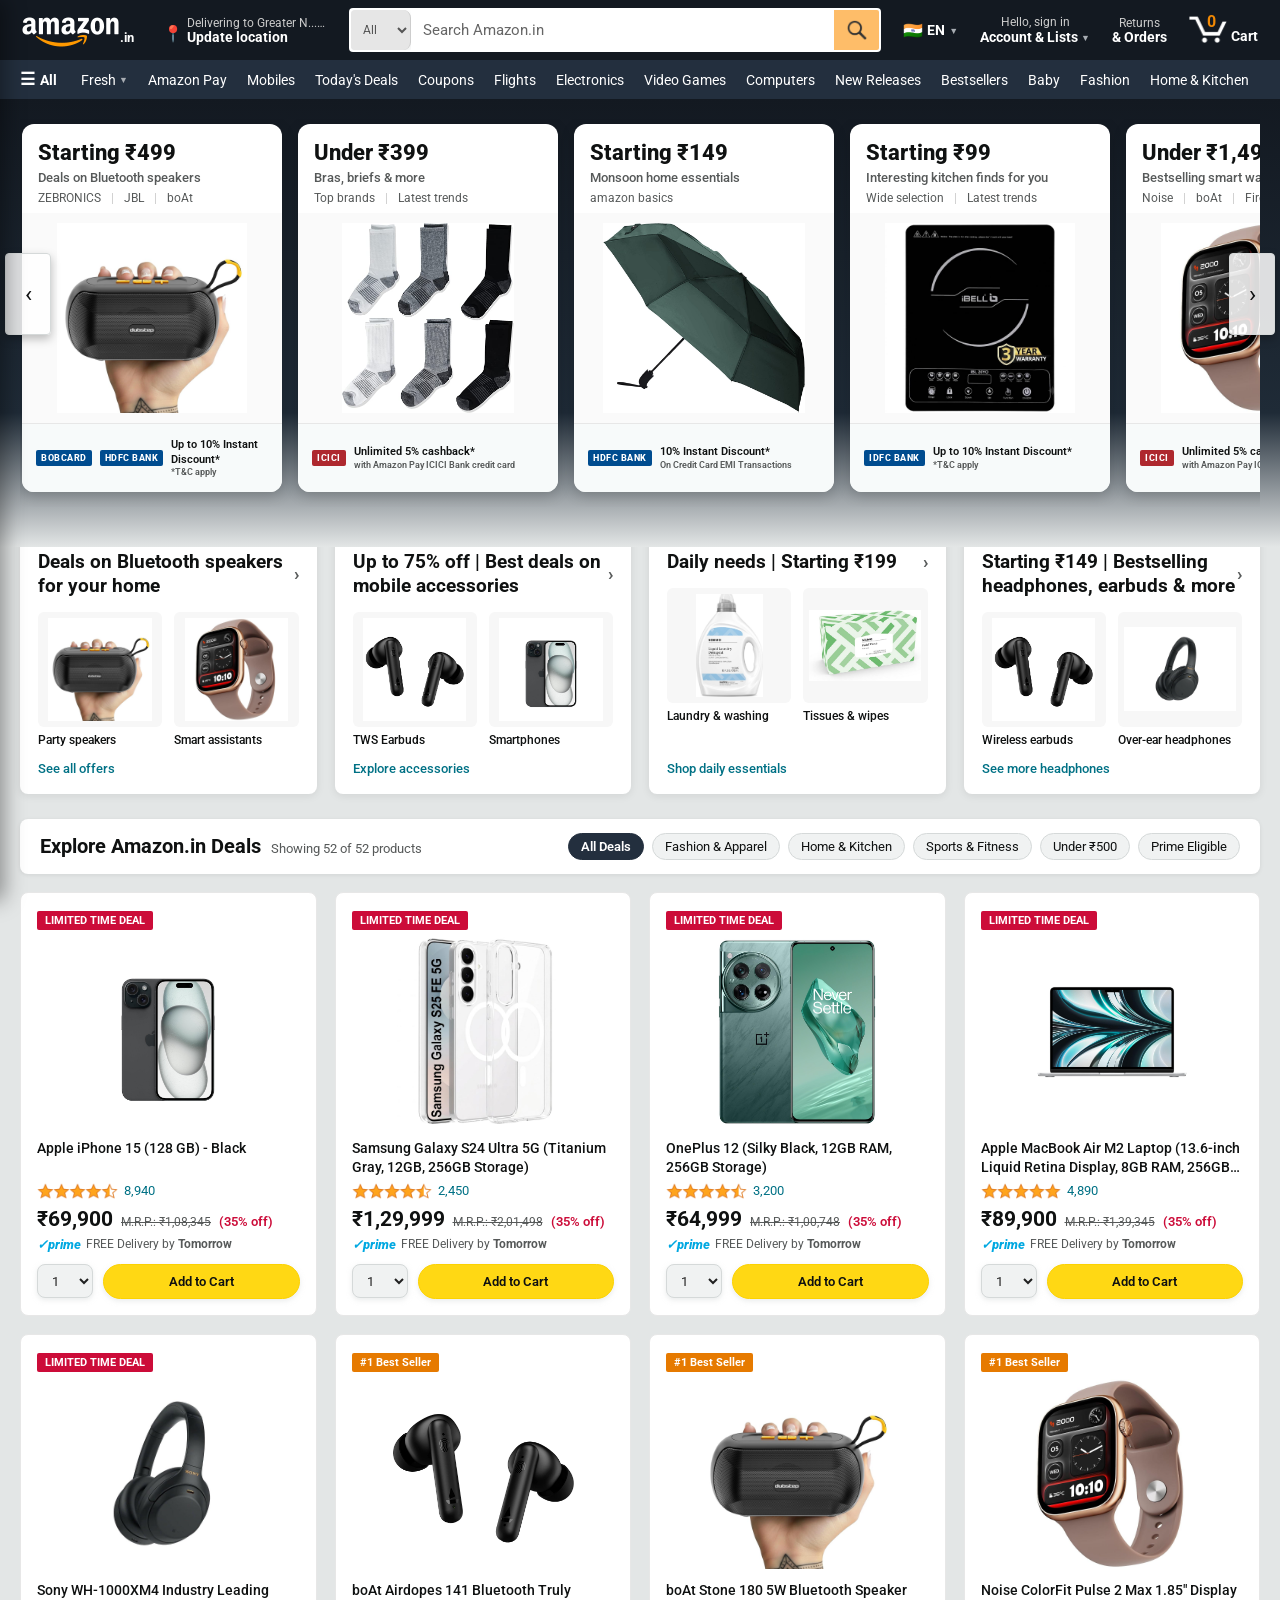
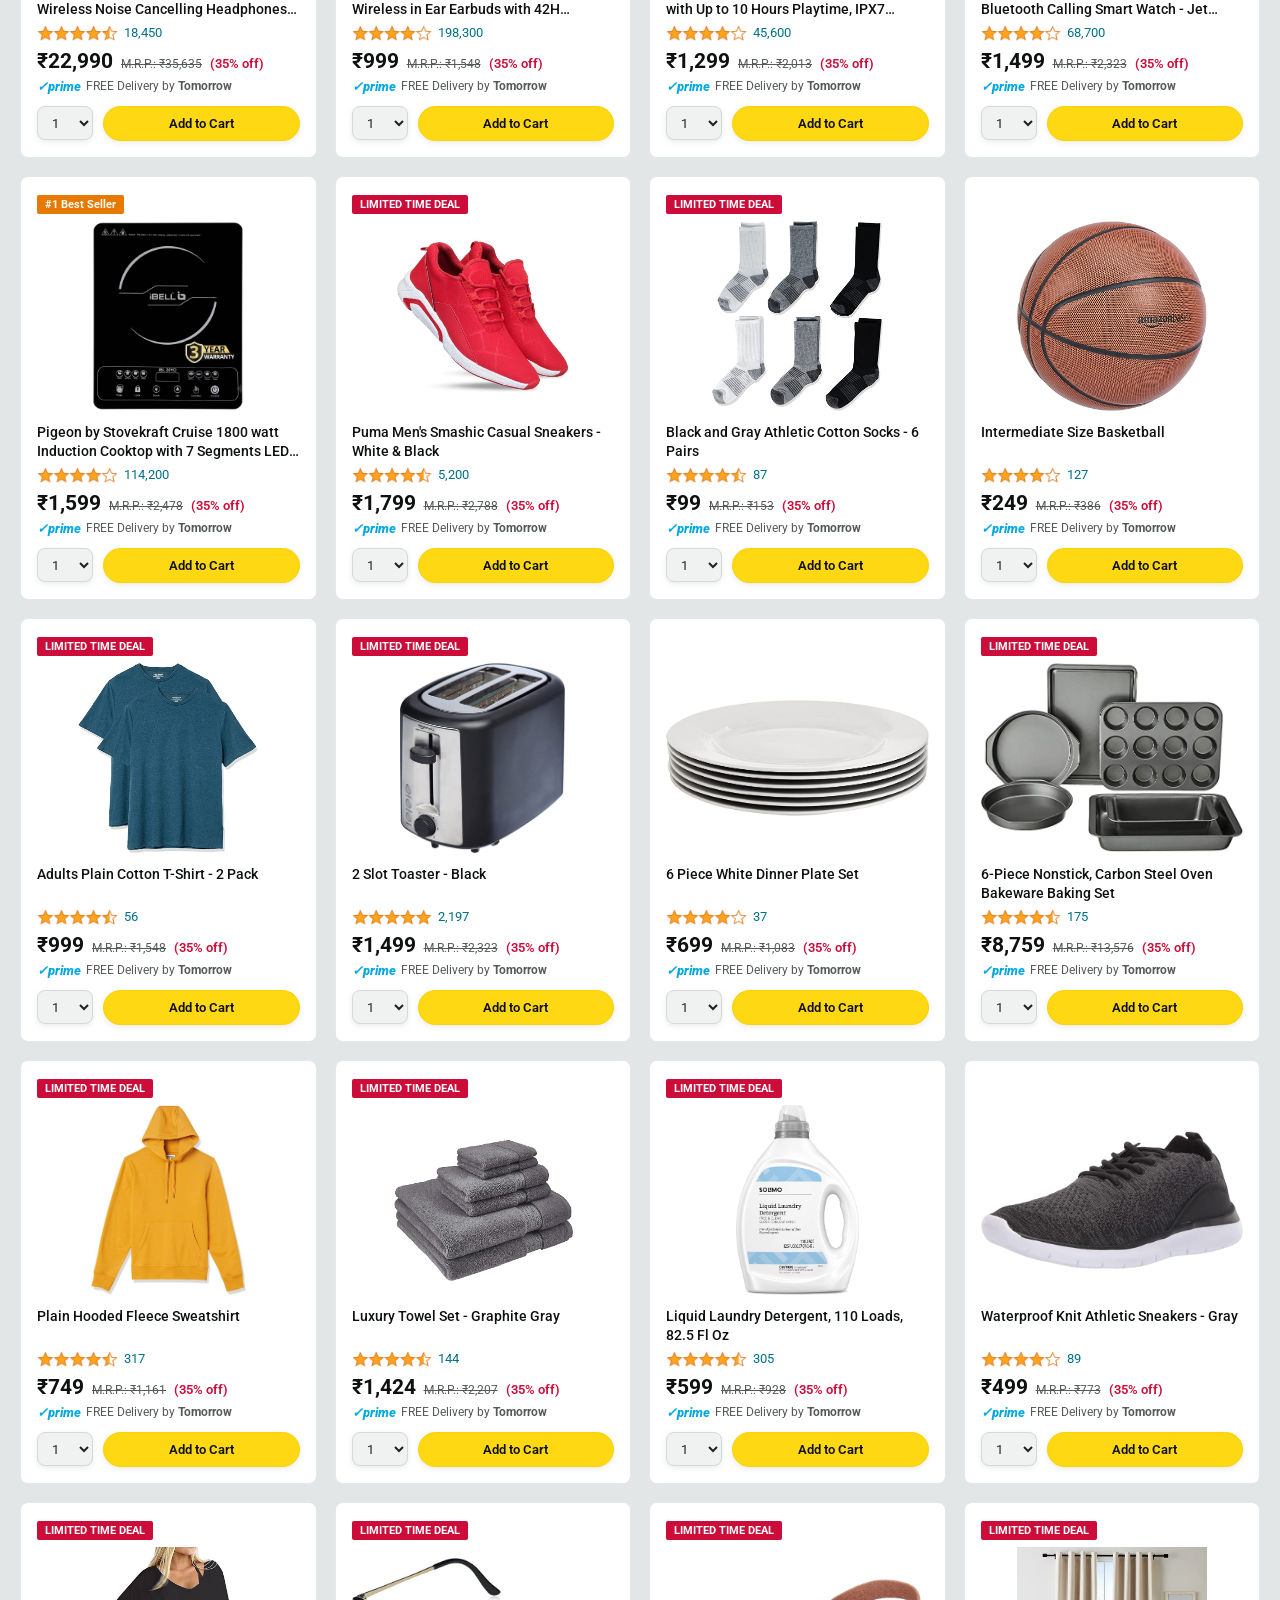
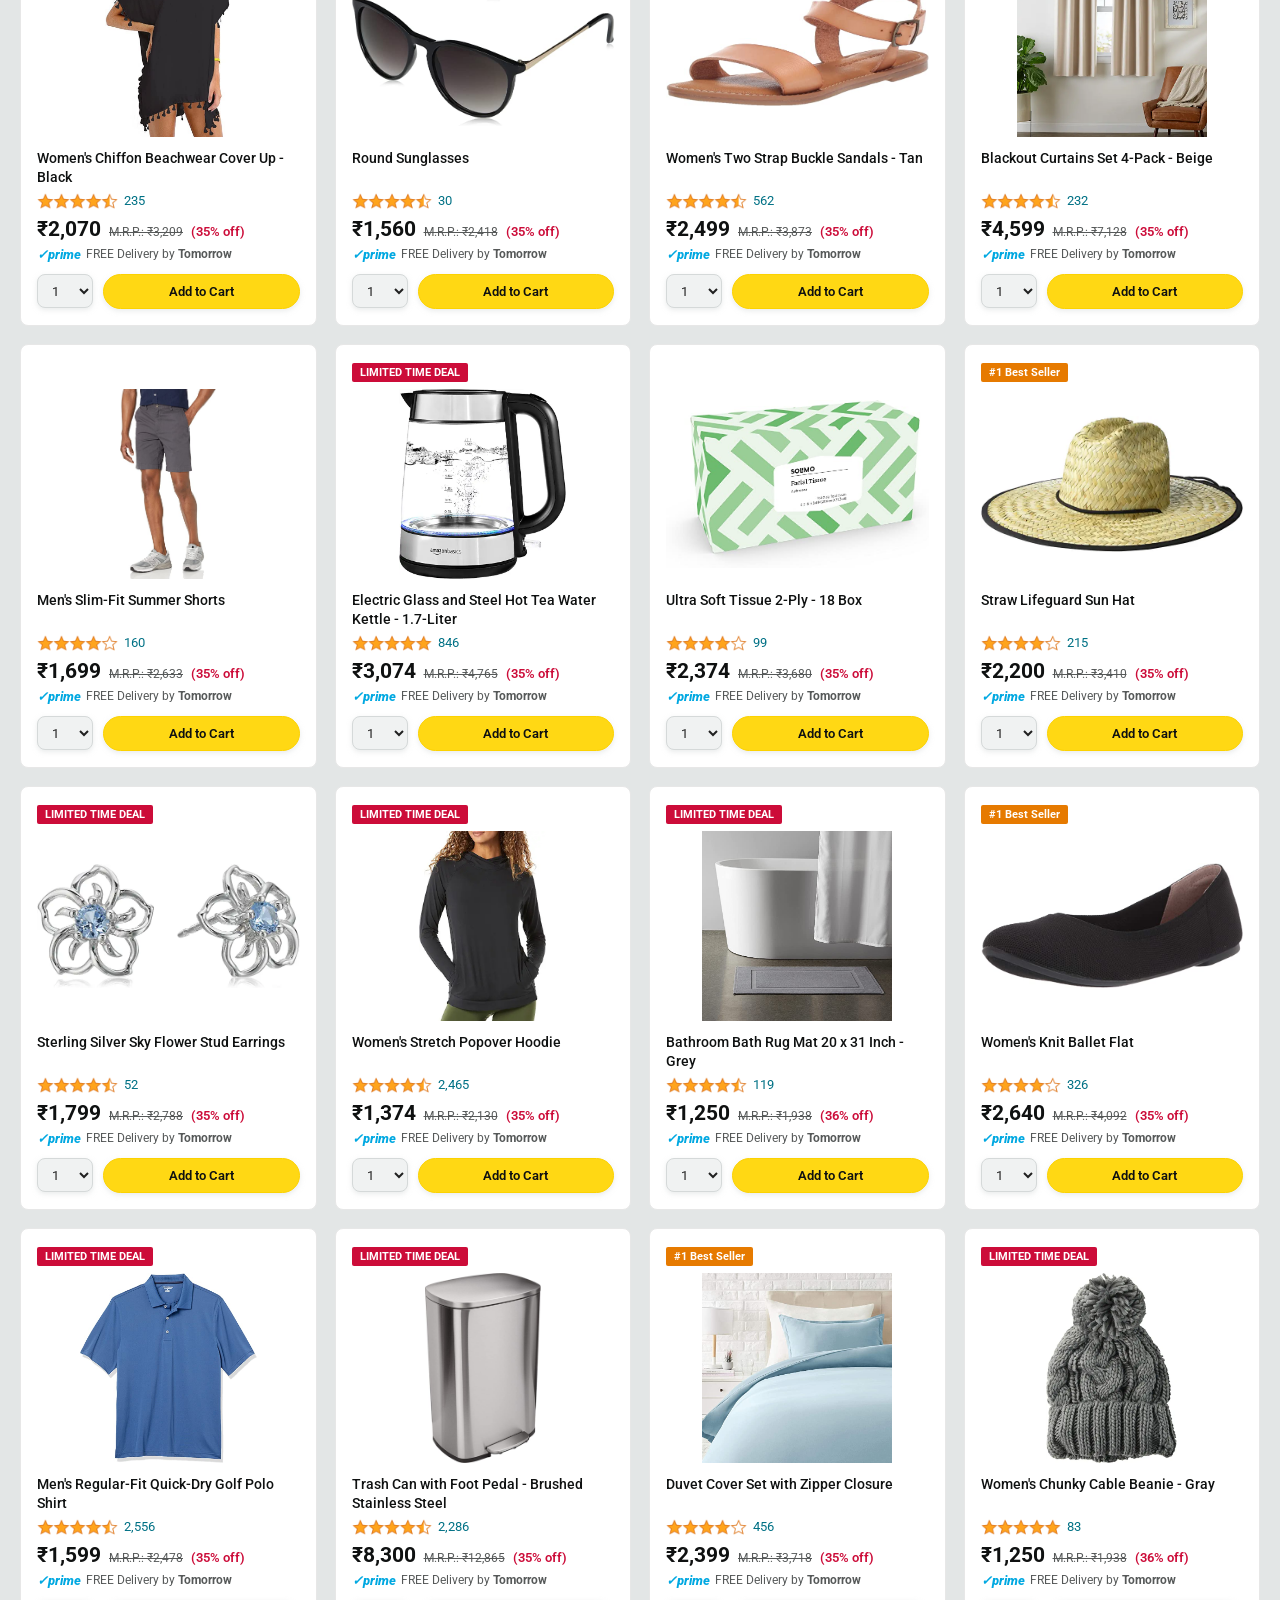
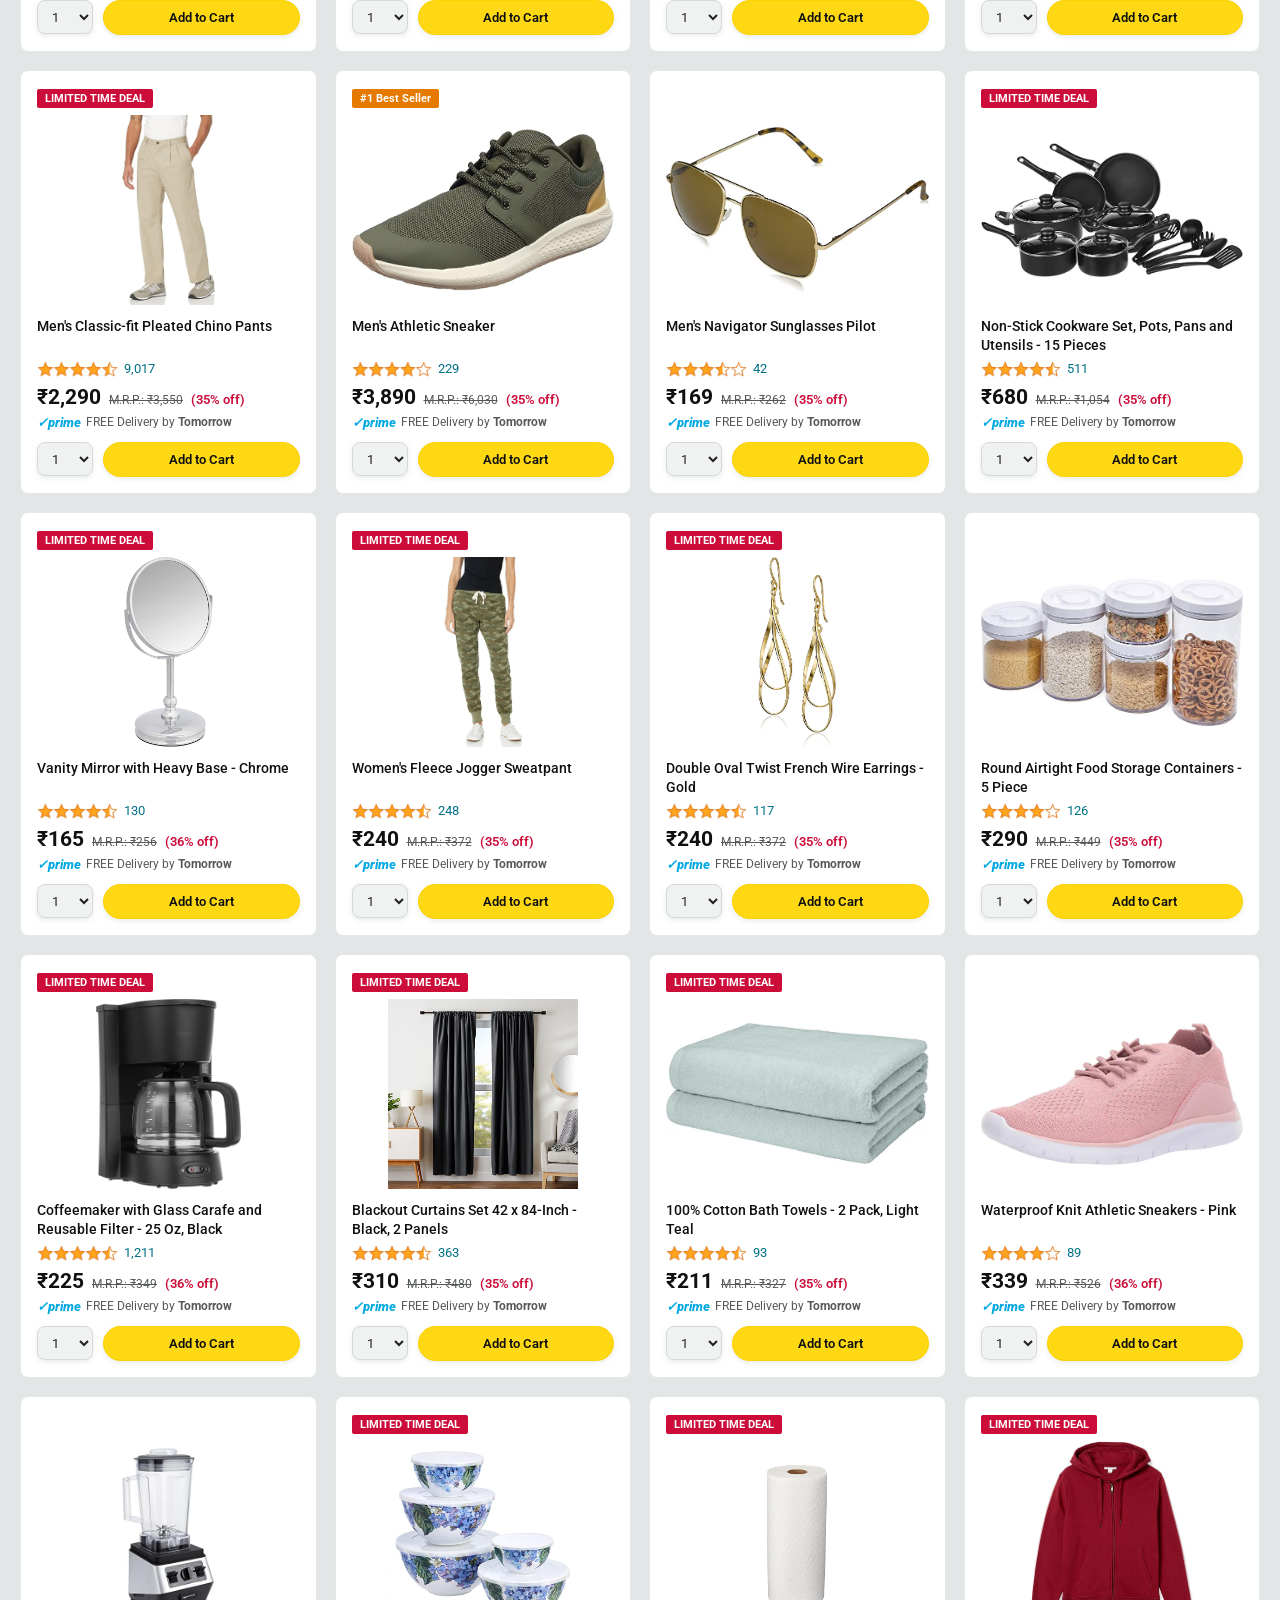
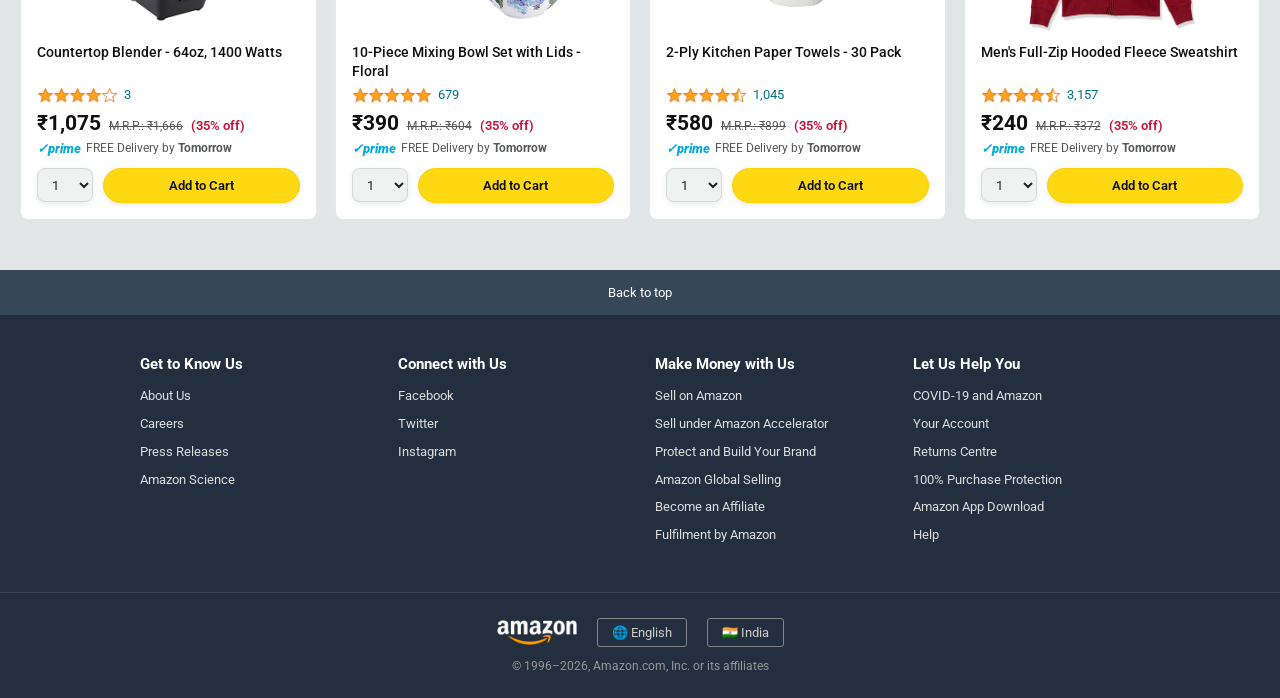
==== index.html @ a364ed22 "fix(deployment): move website files to repository root for Vercel deployment" ====
<!DOCTYPE html>
<html lang="en">
  <head>
    <meta charset="UTF-8">
    <title>Online Shopping site in India: Shop Online for Mobiles, Books, Watches, Shoes and More - Amazon.in</title>
    <meta name="viewport" content="width=device-width, initial-scale=1.0">

    <!-- Google Fonts: Roboto -->
    <link rel="preconnect" href="https://fonts.googleapis.com">
    <link rel="preconnect" href="https://fonts.gstatic.com" crossorigin>
    <link href="https://fonts.googleapis.com/css2?family=Roboto:wght@400;500;700;800&display=swap" rel="stylesheet">

    <!-- CSS stylesheets -->
    <link rel="stylesheet" href="styles/shared/general.css">
    <link rel="stylesheet" href="styles/shared/amazon-header.css">
    <link rel="stylesheet" href="styles/pages/amazon.css">
  </head>
  <body>
    <!-- Top Navigation Belt -->
    <header class="amazon-header">
      <div class="amazon-header-left-section">
        <a href="index.html" class="header-link logo-container" title="Amazon India">
          <img class="amazon-logo" src="images/amazon-logo-white.png" alt="Amazon Logo">
          <span class="amazon-in-suffix">.in</span>
          <img class="amazon-mobile-logo" src="images/amazon-mobile-logo-white.png" alt="Amazon Logo">
        </a>

        <!-- Location Widget -->
        <div class="header-link nav-location js-location-btn" title="Choose your delivery location">
          <span class="nav-location-icon">📍</span>
          <div class="nav-location-text">
            <span class="nav-location-line-1 js-header-location-name">Delivering to Greater N... 201310</span>
            <span class="nav-location-line-2">Update location</span>
          </div>
        </div>
      </div>

      <!-- Search Section -->
      <div class="amazon-header-middle-section">
        <form class="search-bar-form js-search-form" action="search.html" method="GET">
          <select class="search-category-select js-search-category" name="category">
            <option value="all" selected>All</option>
            <option value="electronics">Electronics</option>
            <option value="apparel">Fashion</option>
            <option value="kitchen">Home &amp; Kitchen</option>
            <option value="sports">Sports</option>
            <option value="appliances">Appliances</option>
            <option value="daily">Daily Needs</option>
          </select>

          <input class="search-bar js-search-input" type="text" name="search" placeholder="Search Amazon.in" autocomplete="off">

          <button class="search-button js-search-button" type="submit" aria-label="Search">
            <img class="search-icon" src="images/icons/search-icon.png" alt="Search">
          </button>
        </form>
      </div>

      <!-- Right Nav Links -->
      <div class="amazon-header-right-section">
        <!-- Language Selector -->
        <div class="header-link nav-lang-link js-lang-btn">
          <span class="flag-icon">🇮🇳</span>
          <span class="lang-code">EN</span>
          <span class="nav-arrow">▼</span>

          <div class="lang-dropdown-menu js-lang-dropdown">
            <div class="lang-dropdown-item"><input type="radio" name="lang" checked> English - EN</div>
            <div class="lang-dropdown-item"><input type="radio" name="lang"> हिन्दी - HI</div>
            <div class="lang-dropdown-item"><input type="radio" name="lang"> தமிழ் - TA</div>
            <div class="lang-dropdown-item"><input type="radio" name="lang"> తెలుగు - TE</div>
            <div class="lang-dropdown-item"><input type="radio" name="lang"> ಕನ್ನಡ - KN</div>
          </div>
        </div>

        <!-- Account & Lists -->
        <div class="header-link account-link js-account-link">
          <span class="nav-line-1">Hello, sign in</span>
          <span class="nav-line-2">Account &amp; Lists <span class="nav-arrow">▼</span></span>

          <div class="nav-dropdown-menu js-account-dropdown">
            <div class="account-dropdown-signin">
              <a href="checkout.html"><button class="account-signin-btn">Sign in</button></a>
              <div class="account-new-customer">New customer? <a href="#">Start here.</a></div>
            </div>
            <div class="account-dropdown-grid">
              <div class="account-dropdown-col">
                <h4>Your Lists</h4>
                <ul>
                  <li><a href="#">Create a Wish List</a></li>
                  <li><a href="#">Wish from Any Website</a></li>
                  <li><a href="#">Baby Wishlist</a></li>
                  <li><a href="#">Discover Your Style</a></li>
                </ul>
              </div>
              <div class="account-dropdown-col">
                <h4>Your Account</h4>
                <ul>
                  <li><a href="#">Your Account</a></li>
                  <li><a href="orders.html">Your Orders</a></li>
                  <li><a href="#">Your Wish List</a></li>
                  <li><a href="#">Your Recommendations</a></li>
                  <li><a href="#">Your Prime Membership</a></li>
                  <li><a href="checkout.html">Switch Accounts</a></li>
                </ul>
              </div>
            </div>
          </div>
        </div>

        <!-- Returns & Orders -->
        <a class="header-link orders-link" href="orders.html">
          <span class="nav-line-1">Returns</span>
          <span class="nav-line-2">&amp; Orders</span>
        </a>

        <!-- Cart -->
        <a class="header-link cart-link" href="checkout.html" title="Shopping Cart">
          <div class="cart-icon-wrapper">
            <img class="cart-icon" src="images/icons/cart-icon.png" alt="Cart">
            <div class="cart-quantity js-cart-quantity">0</div>
          </div>
          <div class="cart-text">Cart</div>
        </a>
      </div>
    </header>

    <!-- Sub-navigation Bar -->
    <nav class="amazon-subnav">
      <div class="subnav-link subnav-all-btn js-sidebar-toggle">
        <span class="subnav-all-icon">☰</span>
        <span>All</span>
      </div>
      <a class="subnav-link js-subnav-filter" data-category="all" href="#catalog">Fresh <span class="subnav-dropdown-arrow">▼</span></a>
      <a class="subnav-link js-subnav-filter" data-category="all" href="#catalog">Amazon Pay</a>
      <a class="subnav-link js-subnav-filter" data-category="electronics" href="#catalog">Mobiles</a>
      <a class="subnav-link js-subnav-filter" data-category="deals" href="#catalog">Today's Deals</a>
      <a class="subnav-link js-subnav-filter" data-category="all" href="#catalog">Coupons</a>
      <a class="subnav-link js-subnav-filter" data-category="all" href="#catalog">Flights</a>
      <a class="subnav-link js-subnav-filter" data-category="electronics" href="#catalog">Electronics</a>
      <a class="subnav-link js-subnav-filter" data-category="sports" href="#catalog">Video Games</a>
      <a class="subnav-link js-subnav-filter" data-category="electronics" href="#catalog">Computers</a>
      <a class="subnav-link js-subnav-filter" data-category="all" href="#catalog">New Releases</a>
      <a class="subnav-link js-subnav-filter" data-category="bestseller" href="#catalog">Bestsellers</a>
      <a class="subnav-link js-subnav-filter" data-category="all" href="#catalog">Baby</a>
      <a class="subnav-link js-subnav-filter" data-category="apparel" href="#catalog">Fashion</a>
      <a class="subnav-link js-subnav-filter" data-category="kitchen" href="#catalog">Home &amp; Kitchen</a>
    </nav>

    <!-- Main Content -->
    <main class="main">
      <!-- HERO DEALS SECTION (Matching amazon.in screenshot) -->
      <section class="hero-deals-section">
        <div class="deals-carousel-wrapper">
          <div class="carousel-scroll-btn prev-btn js-carousel-prev" aria-label="Previous Deal">‹</div>
          <div class="carousel-scroll-btn next-btn js-carousel-next" aria-label="Next Deal">›</div>

          <div class="deals-carousel js-deals-carousel">
            <!-- Deal Card 1: Bluetooth speakers -->
            <div class="deal-card js-deal-card-filter" data-category="electronics" data-keyword="speaker">
              <div class="deal-card-header">
                <div class="deal-card-title">Starting ₹499</div>
                <div class="deal-card-subtitle">Deals on Bluetooth speakers</div>
                <div class="deal-card-tags">
                  <span>ZEBRONICS</span>
                  <span>JBL</span>
                  <span>boAt</span>
                </div>
              </div>
              <div class="deal-card-image-wrap">
                <img class="deal-card-image" src="images/products/bluetooth-speaker.jpg" alt="Bluetooth speakers">
              </div>
              <div class="deal-card-bank-banner">
                <span class="bank-logo-badge">BOBCARD</span>
                <span class="bank-logo-badge">HDFC BANK</span>
                <div class="bank-banner-text">
                  Up to 10% Instant Discount*
                  <div class="bank-banner-sub">*T&amp;C apply</div>
                </div>
              </div>
            </div>

            <!-- Deal Card 2: Bras, briefs & more -->
            <div class="deal-card js-deal-card-filter" data-category="apparel" data-keyword="clothing">
              <div class="deal-card-header">
                <div class="deal-card-title">Under ₹399</div>
                <div class="deal-card-subtitle">Bras, briefs &amp; more</div>
                <div class="deal-card-tags">
                  <span>Top brands</span>
                  <span>Latest trends</span>
                </div>
              </div>
              <div class="deal-card-image-wrap">
                <img class="deal-card-image" src="images/products/athletic-cotton-socks-6-pairs.jpg" alt="Apparel Essentials">
              </div>
              <div class="deal-card-bank-banner">
                <span class="bank-logo-badge icici">ICICI</span>
                <div class="bank-banner-text">
                  Unlimited 5% cashback*
                  <div class="bank-banner-sub">with Amazon Pay ICICI Bank credit card</div>
                </div>
              </div>
            </div>

            <!-- Deal Card 3: Monsoon home essentials -->
            <div class="deal-card js-deal-card-filter" data-category="kitchen" data-keyword="home">
              <div class="deal-card-header">
                <div class="deal-card-title">Starting ₹149</div>
                <div class="deal-card-subtitle">Monsoon home essentials</div>
                <div class="deal-card-tags">
                  <span>amazon basics</span>
                </div>
              </div>
              <div class="deal-card-image-wrap">
                <img class="deal-card-image" src="images/products/umbrella.jpg" alt="Home Essentials">
              </div>
              <div class="deal-card-bank-banner">
                <span class="bank-logo-badge">HDFC BANK</span>
                <div class="bank-banner-text">
                  10% Instant Discount*
                  <div class="bank-banner-sub">On Credit Card EMI Transactions</div>
                </div>
              </div>
            </div>

            <!-- Deal Card 4: Kitchen finds -->
            <div class="deal-card js-deal-card-filter" data-category="kitchen" data-keyword="induction">
              <div class="deal-card-header">
                <div class="deal-card-title">Starting ₹99</div>
                <div class="deal-card-subtitle">Interesting kitchen finds for you</div>
                <div class="deal-card-tags">
                  <span>Wide selection</span>
                  <span>Latest trends</span>
                </div>
              </div>
              <div class="deal-card-image-wrap">
                <img class="deal-card-image" src="images/products/induction-cooktop.jpg" alt="Kitchen Finds">
              </div>
              <div class="deal-card-bank-banner">
                <span class="bank-logo-badge">IDFC BANK</span>
                <div class="bank-banner-text">
                  Up to 10% Instant Discount*
                  <div class="bank-banner-sub">*T&amp;C apply</div>
                </div>
              </div>
            </div>

            <!-- Deal Card 5: Bestselling smart watches -->
            <div class="deal-card js-deal-card-filter" data-category="electronics" data-keyword="smartwatch">
              <div class="deal-card-header">
                <div class="deal-card-title">Under ₹1,499</div>
                <div class="deal-card-subtitle">Bestselling smart watches</div>
                <div class="deal-card-tags">
                  <span>Noise</span>
                  <span>boAt</span>
                  <span>Fire-Boltt</span>
                </div>
              </div>
              <div class="deal-card-image-wrap">
                <img class="deal-card-image" src="images/products/smart-watch.jpg" alt="Bestselling Smartwatches">
              </div>
              <div class="deal-card-bank-banner">
                <span class="bank-logo-badge icici">ICICI</span>
                <div class="bank-banner-text">
                  Unlimited 5% cashback*
                  <div class="bank-banner-sub">with Amazon Pay ICICI Bank credit card</div>
                </div>
              </div>
            </div>

            <!-- Deal Card 6: Top Trends -->
            <div class="deal-card js-deal-card-filter" data-category="apparel" data-keyword="sweaters">
              <div class="deal-card-header">
                <div class="deal-card-title">Under ₹799</div>
                <div class="deal-card-subtitle">Trending hoodies &amp; sportswear</div>
                <div class="deal-card-tags">
                  <span>Premium fit</span>
                  <span>Fast delivery</span>
                </div>
              </div>
              <div class="deal-card-image-wrap">
                <img class="deal-card-image" src="images/products/plain-hooded-fleece-sweatshirt-yellow.jpg" alt="Fleece Hoodies">
              </div>
              <div class="deal-card-bank-banner">
                <span class="bank-logo-badge basics">BASICS</span>
                <div class="bank-banner-text">
                  Great Indian Festival Deals
                  <div class="bank-banner-sub">Flat ₹100 cashback on ₹999+</div>
                </div>
              </div>
            </div>
          </div>
        </div>
      </section>

      <!-- MULTI-ITEM 4-COLUMN FEATURE SECTION (From screenshot) -->
      <section class="feature-section">
        <div class="feature-cards-grid">
          <!-- Box 1 -->
          <div class="feature-box">
            <div class="feature-box-title">
              <span>Deals on Bluetooth speakers for your home</span>
              <span class="arrow">›</span>
            </div>
            <div class="feature-box-items-2col">
              <div class="feature-mini-item js-feature-click" data-category="electronics" data-keyword="speaker">
                <div class="feature-mini-img-wrap">
                  <img class="feature-mini-img" src="images/products/bluetooth-speaker.jpg" alt="Party speakers">
                </div>
                <div class="feature-mini-label">Party speakers</div>
              </div>
              <div class="feature-mini-item js-feature-click" data-category="electronics" data-keyword="speaker">
                <div class="feature-mini-img-wrap">
                  <img class="feature-mini-img" src="images/products/smart-watch.jpg" alt="Smart assistants">
                </div>
                <div class="feature-mini-label">Smart assistants</div>
              </div>
            </div>
            <a href="search.html?search=speaker" class="feature-box-link">See all offers</a>
          </div>

          <!-- Box 2 -->
          <div class="feature-box">
            <div class="feature-box-title">
              <span>Up to 75% off | Best deals on mobile accessories</span>
              <span class="arrow">›</span>
            </div>
            <div class="feature-box-items-2col">
              <div class="feature-mini-item js-feature-click" data-category="electronics" data-keyword="earbuds">
                <div class="feature-mini-img-wrap">
                  <img class="feature-mini-img" src="images/products/boat-airdopes-141.jpg" alt="TWS Earbuds">
                </div>
                <div class="feature-mini-label">TWS Earbuds</div>
              </div>
              <div class="feature-mini-item js-feature-click" data-category="electronics" data-keyword="iphone">
                <div class="feature-mini-img-wrap">
                  <img class="feature-mini-img" src="images/products/iphone-15-black.jpg" alt="Smartphones">
                </div>
                <div class="feature-mini-label">Smartphones</div>
              </div>
            </div>
            <a href="search.html?search=mobile" class="feature-box-link">Explore accessories</a>
          </div>

          <!-- Box 3 -->
          <div class="feature-box">
            <div class="feature-box-title">
              <span>Daily needs | Starting ₹199</span>
              <span class="arrow">›</span>
            </div>
            <div class="feature-box-items-2col">
              <div class="feature-mini-item js-feature-click" data-category="daily" data-keyword="cleaning">
                <div class="feature-mini-img-wrap">
                  <img class="feature-mini-img" src="images/products/liquid-laundry-detergent-plain.jpg" alt="Laundry Detergent">
                </div>
                <div class="feature-mini-label">Laundry &amp; washing</div>
              </div>
              <div class="feature-mini-item js-feature-click" data-category="daily" data-keyword="kitchen">
                <div class="feature-mini-img-wrap">
                  <img class="feature-mini-img" src="images/products/facial-tissue-2-ply-18-boxes.jpg" alt="Paper tissues">
                </div>
                <div class="feature-mini-label">Tissues &amp; wipes</div>
              </div>
            </div>
            <a href="search.html?category=daily" class="feature-box-link">Shop daily essentials</a>
          </div>

          <!-- Box 4 -->
          <div class="feature-box">
            <div class="feature-box-title">
              <span>Starting ₹149 | Bestselling headphones, earbuds &amp; more</span>
              <span class="arrow">›</span>
            </div>
            <div class="feature-box-items-2col">
              <div class="feature-mini-item js-feature-click" data-category="electronics" data-keyword="earbuds">
                <div class="feature-mini-img-wrap">
                  <img class="feature-mini-img" src="images/products/boat-airdopes-141.jpg" alt="Wireless earphones">
                </div>
                <div class="feature-mini-label">Wireless earbuds</div>
              </div>
              <div class="feature-mini-item js-feature-click" data-category="electronics" data-keyword="headphones">
                <div class="feature-mini-img-wrap">
                  <img class="feature-mini-img" src="images/products/sony-headphones.jpg" alt="Over-ear headphones">
                </div>
                <div class="feature-mini-label">Over-ear headphones</div>
              </div>
            </div>
            <a href="search.html?search=headphones" class="feature-box-link">See more headphones</a>
          </div>
        </div>
      </section>

      <!-- PRODUCTS CATALOG SECTION -->
      <section class="catalog-section" id="catalog">
        <div class="catalog-header-bar">
          <div class="catalog-title-wrap">
            <h2 class="catalog-title js-catalog-title">Explore Amazon.in Deals</h2>
            <span class="catalog-count-label js-catalog-count">Showing all products</span>
          </div>

          <!-- Filter Pills -->
          <div class="catalog-filter-pills">
            <button class="filter-pill active js-filter-pill" data-category="all">All Deals</button>
            <button class="filter-pill js-filter-pill" data-category="apparel">Fashion &amp; Apparel</button>
            <button class="filter-pill js-filter-pill" data-category="kitchen">Home &amp; Kitchen</button>
            <button class="filter-pill js-filter-pill" data-category="sports">Sports &amp; Fitness</button>
            <button class="filter-pill js-filter-pill" data-category="under500">Under ₹500</button>
            <button class="filter-pill js-filter-pill" data-category="prime">Prime Eligible</button>
          </div>
        </div>

        <!-- Dynamic Products Grid -->
        <div class="products-grid js-products-grid">
          <!-- Dynamically populated by amazon.js -->
        </div>
      </section>
    </main>

    <!-- Side Navigation Drawer (☰ All Menu) -->
    <div class="sidebar-overlay js-sidebar-overlay"></div>
    <button class="sidebar-close-btn js-sidebar-close-btn" aria-label="Close Menu">✕</button>

    <aside class="amazon-sidebar js-amazon-sidebar">
      <div class="sidebar-header">
        <span class="sidebar-user-avatar">👤</span>
        <span class="sidebar-greeting">Hello, sign in</span>
      </div>

      <div class="sidebar-content">
        <div class="sidebar-section">
          <div class="sidebar-section-title">Trending</div>
          <a class="sidebar-menu-item js-sidebar-link" data-category="bestseller" href="#catalog">Best Sellers <span class="arrow">›</span></a>
          <a class="sidebar-menu-item js-sidebar-link" data-category="all" href="#catalog">New Releases <span class="arrow">›</span></a>
          <a class="sidebar-menu-item js-sidebar-link" data-category="deals" href="#catalog">Movers and Shakers <span class="arrow">›</span></a>
        </div>

        <div class="sidebar-section">
          <div class="sidebar-section-title">Digital Content &amp; Devices</div>
          <a class="sidebar-menu-item js-sidebar-link" data-category="electronics" href="#catalog">Amazon Prime Video <span class="arrow">›</span></a>
          <a class="sidebar-menu-item js-sidebar-link" data-category="electronics" href="#catalog">Echo &amp; Alexa <span class="arrow">›</span></a>
          <a class="sidebar-menu-item js-sidebar-link" data-category="electronics" href="#catalog">Fire TV <span class="arrow">›</span></a>
          <a class="sidebar-menu-item js-sidebar-link" data-category="all" href="#catalog">Amazon Prime Music <span class="arrow">›</span></a>
        </div>

        <div class="sidebar-section">
          <div class="sidebar-section-title">Shop by Category</div>
          <a class="sidebar-menu-item js-sidebar-link" data-category="electronics" href="#catalog">Mobiles, Computers <span class="arrow">›</span></a>
          <a class="sidebar-menu-item js-sidebar-link" data-category="appliances" href="#catalog">TV, Appliances, Electronics <span class="arrow">›</span></a>
          <a class="sidebar-menu-item js-sidebar-link" data-category="apparel" href="#catalog">Men's Fashion <span class="arrow">›</span></a>
          <a class="sidebar-menu-item js-sidebar-link" data-category="apparel" href="#catalog">Women's Fashion <span class="arrow">›</span></a>
          <a class="sidebar-menu-item js-sidebar-link" data-category="kitchen" href="#catalog">Home, Kitchen, Pets <span class="arrow">›</span></a>
          <a class="sidebar-menu-item js-sidebar-link" data-category="sports" href="#catalog">Sports, Fitness, Bags, Luggage <span class="arrow">›</span></a>
        </div>

        <div class="sidebar-section">
          <div class="sidebar-section-title">Programs &amp; Features</div>
          <a class="sidebar-menu-item js-sidebar-link" data-category="all" href="#catalog">Amazon Pay <span class="arrow">›</span></a>
          <a class="sidebar-menu-item js-sidebar-link" data-category="all" href="#catalog">Gift Cards &amp; Mobile Recharges <span class="arrow">›</span></a>
          <a class="sidebar-menu-item js-sidebar-link" data-category="deals" href="#catalog">Today's Deals <span class="arrow">›</span></a>
        </div>

        <div class="sidebar-section">
          <div class="sidebar-section-title">Help &amp; Settings</div>
          <a class="sidebar-menu-item" href="orders.html">Your Orders</a>
          <a class="sidebar-menu-item" href="checkout.html">Your Account</a>
          <a class="sidebar-menu-item" href="#">Customer Service</a>
          <a class="sidebar-menu-item" href="checkout.html">Sign in</a>
        </div>
      </div>
    </aside>

    <!-- Location Modal -->
    <div class="modal-overlay js-location-modal-overlay">
      <div class="location-modal">
        <div class="location-modal-header">
          <h3>Choose your location</h3>
          <button class="location-modal-close js-location-modal-close" aria-label="Close">✕</button>
        </div>
        <div class="location-modal-body">
          <p class="location-modal-desc">
            Select a delivery location to see product availability and delivery options for your area.
          </p>

          <form class="pincode-input-row js-pincode-form" onsubmit="return false;">
            <input class="pincode-input js-pincode-input" type="text" placeholder="Enter an Indian pincode" maxlength="6">
            <button class="pincode-apply-btn js-pincode-apply-btn" type="submit">Apply</button>
          </form>

          <div style="font-size: 13px; font-weight: 700; margin-top: 15px; margin-bottom: 8px;">
            Or choose a major Indian city:
          </div>

          <div class="city-quick-pills">
            <button class="city-pill js-quick-city" data-location="Greater Noida 201310">Greater Noida (201310)</button>
            <button class="city-pill js-quick-city" data-location="New Delhi 110001">New Delhi (110001)</button>
            <button class="city-pill js-quick-city" data-location="Mumbai 400001">Mumbai (400001)</button>
            <button class="city-pill js-quick-city" data-location="Bengaluru 560001">Bengaluru (560001)</button>
            <button class="city-pill js-quick-city" data-location="Hyderabad 500001">Hyderabad (500001)</button>
            <button class="city-pill js-quick-city" data-location="Chennai 600001">Chennai (600001)</button>
          </div>
        </div>
      </div>
    </div>

    <!-- Authentic Amazon Footer -->
    <footer class="amazon-footer">
      <div class="back-to-top-btn js-back-to-top">
        Back to top
      </div>

      <div class="footer-main">
        <div class="footer-col">
          <div class="footer-col-title">Get to Know Us</div>
          <ul class="footer-links-list">
            <li><a href="#">About Us</a></li>
            <li><a href="#">Careers</a></li>
            <li><a href="#">Press Releases</a></li>
            <li><a href="#">Amazon Science</a></li>
          </ul>
        </div>

        <div class="footer-col">
          <div class="footer-col-title">Connect with Us</div>
          <ul class="footer-links-list">
            <li><a href="#">Facebook</a></li>
            <li><a href="#">Twitter</a></li>
            <li><a href="#">Instagram</a></li>
          </ul>
        </div>

        <div class="footer-col">
          <div class="footer-col-title">Make Money with Us</div>
          <ul class="footer-links-list">
            <li><a href="#">Sell on Amazon</a></li>
            <li><a href="#">Sell under Amazon Accelerator</a></li>
            <li><a href="#">Protect and Build Your Brand</a></li>
            <li><a href="#">Amazon Global Selling</a></li>
            <li><a href="#">Become an Affiliate</a></li>
            <li><a href="#">Fulfilment by Amazon</a></li>
          </ul>
        </div>

        <div class="footer-col">
          <div class="footer-col-title">Let Us Help You</div>
          <ul class="footer-links-list">
            <li><a href="#">COVID-19 and Amazon</a></li>
            <li><a href="checkout.html">Your Account</a></li>
            <li><a href="orders.html">Returns Centre</a></li>
            <li><a href="#">100% Purchase Protection</a></li>
            <li><a href="#">Amazon App Download</a></li>
            <li><a href="#">Help</a></li>
          </ul>
        </div>
      </div>

      <div class="footer-bottom">
        <div class="footer-bottom-logo">
          <img src="images/amazon-logo-white.png" alt="Amazon" style="width: 80px;">
          <div class="footer-country-pill">
            <span>🌐 English</span>
          </div>
          <div class="footer-country-pill">
            <span>🇮🇳 India</span>
          </div>
        </div>
        <div class="footer-copyright">
          &copy; 1996–2026, Amazon.com, Inc. or its affiliates
        </div>
      </div>
    </footer>

    <!-- Scripts -->
    <script src="data/products.js"></script>
    <script type="module" src="scripts/amazon.js"></script>
  </body>
</html>
---- styles/shared/general.css ----
body {
  font-family: Roboto, Arial;
  color: rgb(33, 33, 33);
  /* The <body> element has a default margin of 8px
     on all sides. This removes the default margins. */
  margin: 0;
}

/* <p> elements have a default margin on the top
   and bottom. This removes the default margins. */
p {
  margin: 0;
}

button {
  cursor: pointer;
}

select {
  cursor: pointer;
}

input, select, button {
  font-family: Roboto, Arial;
}

.button-primary {
  color: rgb(33, 33, 33);
  background-color: rgb(255, 216, 20);
  border: 1px solid rgb(252, 210, 0);
  border-radius: 8px;
  cursor: pointer;
  box-shadow: 0 2px 5px rgba(213, 217, 217, 0.5);
}

.button-primary:hover {
  background-color: rgb(247, 202, 0);
  border: 1px solid rgb(242, 194, 0);
}

.button-primary:active {
  background: rgb(255, 216, 20);
  border-color: rgb(252, 210, 0);
  box-shadow: none;
}

.button-secondary {
  color: rgb(33, 33, 33);
  background: white;
  border: 1px solid rgb(213, 217, 217);
  border-radius: 8px;
  cursor: pointer;
  box-shadow: 0 2px 5px rgba(213, 217, 217, 0.5);
}

.button-secondary:hover {
  background-color: rgb(247, 250, 250);
}

.button-secondary:active {
  background-color: rgb(237, 253, 255);
  box-shadow: none;
}

/* These styles will limit text to 2 lines. Anything
   beyond 2 lines will be replaced with "..."
   You can find this code by using an A.I. tool or by
   searching in Google.
   https://css-tricks.com/almanac/properties/l/line-clamp/ */
.limit-text-to-2-lines {
  display: -webkit-box;
  -webkit-line-clamp: 2;
  -webkit-box-orient: vertical;
  overflow: hidden;
}

.link-primary {
  color: rgb(1, 124, 182);
  cursor: pointer;
}

.link-primary:hover {
  color: rgb(196, 80, 0);
}

/* Styles for dropdown selectors. */
select {
  color: rgb(33, 33, 33);
  background-color: rgb(240, 240, 240);
  border: 1px solid rgb(213, 217, 217);
  border-radius: 8px;
  padding: 3px 5px;
  font-size: 15px;
  cursor: pointer;
  box-shadow: 0 2px 5px rgba(213, 217, 217, 0.5);
}

select:focus,
input:focus {
  outline: 2px solid rgb(255, 153, 0);
}
---- styles/shared/amazon-header.css ----
.amazon-header {
  background-color: #131921;
  color: white;
  padding: 0 12px;
  display: flex;
  align-items: center;
  justify-content: space-between;
  position: fixed;
  top: 0;
  left: 0;
  right: 0;
  height: 60px;
  z-index: 1000;
  box-sizing: border-box;
}

.amazon-header-left-section {
  display: flex;
  align-items: center;
  flex-shrink: 0;
  gap: 6px;
}

.header-link {
  display: inline-flex;
  align-items: center;
  padding: 6px 9px;
  border-radius: 2px;
  cursor: pointer;
  text-decoration: none;
  border: 1px solid transparent;
  color: white;
  box-sizing: border-box;
  transition: border-color 0.15s ease;
}

.header-link:hover {
  border: 1px solid white;
}

.logo-container {
  display: flex;
  align-items: flex-end;
  position: relative;
  margin-right: 4px;
}

.amazon-logo {
  width: 97px;
  margin-top: 4px;
}

.amazon-in-suffix {
  color: white;
  font-size: 13px;
  font-weight: 700;
  margin-left: 1px;
  margin-bottom: 2px;
  letter-spacing: -0.2px;
}

.amazon-mobile-logo {
  display: none;
}

@media (max-width: 650px) {
  .amazon-logo,
  .amazon-in-suffix {
    display: none;
  }

  .amazon-mobile-logo {
    display: block;
    height: 32px;
    margin-top: 2px;
  }
}

/* Location Selector */
.nav-location {
  display: flex;
  align-items: center;
  gap: 4px;
}

.nav-location-icon {
  font-size: 16px;
  display: flex;
  align-items: center;
  margin-top: 6px;
}

.nav-location-text {
  display: flex;
  flex-direction: column;
}

.nav-location-line-1 {
  font-size: 12px;
  color: #cccccc;
  line-height: 14px;
  white-space: nowrap;
  max-width: 140px;
  overflow: hidden;
  text-overflow: ellipsis;
}

.nav-location-line-2 {
  font-size: 14px;
  font-weight: 700;
  color: white;
  line-height: 15px;
  white-space: nowrap;
}

@media (max-width: 900px) {
  .nav-location {
    display: none;
  }
}

/* Middle Search Bar */
.amazon-header-middle-section {
  flex: 1;
  max-width: 860px;
  margin: 0 12px;
  display: flex;
  align-items: center;
}

.search-bar-form {
  display: flex;
  width: 100%;
  height: 40px;
  border-radius: 4px;
  overflow: hidden;
  background-color: white;
  border: 2px solid transparent;
  transition: border-color 0.2s ease, box-shadow 0.2s ease;
}

.search-bar-form:focus-within {
  border-color: #ff9900;
  box-shadow: 0 0 0 3px rgba(255, 153, 0, 0.5);
}

.search-category-select {
  background-color: #e6e6e6;
  border: none;
  border-right: 1px solid #cdcdcd;
  color: #555555;
  font-size: 12px;
  padding: 0 8px;
  cursor: pointer;
  outline: none;
  border-top-left-radius: 4px;
  border-bottom-left-radius: 4px;
  max-width: 60px;
}

.search-category-select:hover {
  background-color: #dadada;
  color: #111111;
}

.search-bar {
  flex: 1;
  width: 0;
  font-size: 15px;
  height: 100%;
  padding: 0 12px;
  border: none;
  outline: none;
  color: #111111;
  font-family: inherit;
}

.search-bar::placeholder {
  color: #666666;
}

.search-button {
  background-color: #febd69;
  border: none;
  width: 45px;
  height: 100%;
  display: flex;
  align-items: center;
  justify-content: center;
  cursor: pointer;
  flex-shrink: 0;
  transition: background-color 0.15s ease;
}

.search-button:hover {
  background-color: #f3a847;
}

.search-icon {
  height: 20px;
  width: 20px;
}

/* Right Section */
.amazon-header-right-section {
  display: flex;
  align-items: center;
  gap: 2px;
  flex-shrink: 0;
}

/* Language selector */
.nav-lang-link {
  display: flex;
  align-items: center;
  gap: 4px;
  font-size: 14px;
  font-weight: 700;
  color: white;
  position: relative;
}

.flag-icon {
  font-size: 16px;
}

.lang-code {
  font-size: 14px;
  font-weight: 700;
}

.nav-arrow {
  font-size: 9px;
  color: #a7acb2;
  margin-top: 2px;
}

@media (max-width: 1050px) {
  .nav-lang-link {
    display: none;
  }
}

/* Account & Lists */
.account-link {
  display: flex;
  flex-direction: column;
  justify-content: center;
  position: relative;
}

.nav-line-1 {
  font-size: 12px;
  color: #cccccc;
  line-height: 14px;
}

.nav-line-2 {
  font-size: 14px;
  font-weight: 700;
  color: white;
  line-height: 15px;
  display: flex;
  align-items: center;
  gap: 3px;
}

/* Orders */
.orders-link {
  display: flex;
  flex-direction: column;
  justify-content: center;
}

@media (max-width: 750px) {
  .orders-link {
    display: none;
  }
}

/* Cart */
.cart-link {
  display: flex;
  align-items: flex-end;
  position: relative;
  padding-bottom: 7px;
}

.cart-icon-wrapper {
  position: relative;
  display: flex;
  align-items: center;
}

.cart-icon {
  width: 38px;
  height: auto;
}

.cart-quantity {
  color: #f08804;
  font-size: 16px;
  font-weight: 700;
  position: absolute;
  top: -4px;
  left: 12px;
  width: 20px;
  text-align: center;
}

.cart-text {
  font-size: 14px;
  font-weight: 700;
  margin-left: 4px;
  line-height: 14px;
}

/* Subnav bar */
.amazon-subnav {
  position: fixed;
  top: 60px;
  left: 0;
  right: 0;
  height: 39px;
  background-color: #232f3e;
  color: white;
  display: flex;
  align-items: center;
  padding: 0 10px;
  z-index: 999;
  overflow-x: auto;
  scrollbar-width: none;
  -ms-overflow-style: none;
  box-sizing: border-box;
}

.amazon-subnav::-webkit-scrollbar {
  display: none;
}

.subnav-link {
  display: inline-flex;
  align-items: center;
  padding: 6px 9px;
  font-size: 14px;
  color: white;
  text-decoration: none;
  border-radius: 2px;
  border: 1px solid transparent;
  white-space: nowrap;
  cursor: pointer;
  box-sizing: border-box;
  transition: border-color 0.15s ease;
}

.subnav-link:hover {
  border: 1px solid white;
}

.subnav-link.active {
  font-weight: 700;
  border-color: #febd69;
  color: #febd69;
}

.subnav-all-btn {
  font-weight: 700;
  gap: 5px;
  margin-right: 4px;
}

.subnav-all-icon {
  font-size: 17px;
  line-height: 1;
}

.subnav-dropdown-arrow {
  font-size: 9px;
  color: #a7acb2;
  margin-left: 3px;
}
---- styles/pages/amazon.css ----
body {
  background-color: #e3e6e6;
  margin: 0;
  font-family: Roboto, Arial, sans-serif;
  color: #0f1111;
}

.main {
  margin-top: 99px;
  min-height: 100vh;
}

/* =========================================================
   HERO DEALS CAROUSEL (Exact replica of amazon.in top)
   ========================================================= */
.hero-deals-section {
  background: linear-gradient(180deg, #131921 0%, #1f2b37 70%, #e3e6e6 100%);
  padding: 20px 20px 40px 20px;
  position: relative;
}

.deals-carousel-wrapper {
  position: relative;
  max-width: 1480px;
  margin: 0 auto;
}

.carousel-scroll-btn {
  position: absolute;
  top: 45%;
  transform: translateY(-50%);
  width: 44px;
  height: 80px;
  background-color: rgba(255, 255, 255, 0.85);
  border: 1px solid #d5d9d9;
  border-radius: 4px;
  display: flex;
  align-items: center;
  justify-content: center;
  font-size: 24px;
  color: #0f1111;
  cursor: pointer;
  z-index: 10;
  box-shadow: 0 4px 10px rgba(0, 0, 0, 0.25);
  transition: background-color 0.2s, box-shadow 0.2s;
  user-select: none;
}

.carousel-scroll-btn:hover {
  background-color: #ffffff;
  box-shadow: 0 6px 16px rgba(0, 0, 0, 0.35);
}

.carousel-scroll-btn.prev-btn {
  left: -15px;
}

.carousel-scroll-btn.next-btn {
  right: -15px;
}

.deals-carousel {
  display: flex;
  gap: 16px;
  overflow-x: auto;
  scroll-behavior: smooth;
  scrollbar-width: none;
  -ms-overflow-style: none;
  padding: 5px 2px 15px 2px;
}

.deals-carousel::-webkit-scrollbar {
  display: none;
}

.deal-card {
  flex: 0 0 260px;
  background: #ffffff;
  border-radius: 12px;
  overflow: hidden;
  display: flex;
  flex-direction: column;
  box-shadow: 0 4px 14px rgba(0, 0, 0, 0.18);
  cursor: pointer;
  transition: transform 0.2s ease, box-shadow 0.2s ease;
  position: relative;
}

.deal-card:hover {
  transform: translateY(-4px);
  box-shadow: 0 8px 22px rgba(0, 0, 0, 0.25);
}

.deal-card-header {
  padding: 16px 16px 8px 16px;
}

.deal-card-title {
  font-size: 22px;
  font-weight: 800;
  color: #0f1111;
  line-height: 1.2;
}

.deal-card-subtitle {
  font-size: 13px;
  color: #565959;
  margin-top: 4px;
  font-weight: 500;
}

.deal-card-tags {
  display: flex;
  gap: 10px;
  font-size: 12px;
  color: #565959;
  margin-top: 6px;
}

.deal-card-tags span {
  position: relative;
}

.deal-card-tags span:not(:last-child)::after {
  content: "|";
  margin-left: 10px;
  color: #ccc;
}

.deal-card-image-wrap {
  flex: 1;
  height: 200px;
  padding: 10px 16px;
  display: flex;
  align-items: center;
  justify-content: center;
  background-color: #fafafa;
}

.deal-card-image {
  max-width: 100%;
  max-height: 190px;
  object-fit: contain;
  transition: transform 0.25s ease;
}

.deal-card:hover .deal-card-image {
  transform: scale(1.05);
}

.deal-card-bank-banner {
  background-color: #f7fafa;
  border-top: 1px solid #e7e7e7;
  padding: 10px 14px;
  display: flex;
  align-items: center;
  gap: 8px;
  min-height: 48px;
}

.bank-logo-badge {
  background-color: #004c8f;
  color: white;
  font-size: 9px;
  font-weight: 800;
  padding: 3px 5px;
  border-radius: 2px;
  letter-spacing: 0.5px;
  flex-shrink: 0;
}

.bank-logo-badge.icici {
  background-color: #ae282e;
}

.bank-logo-badge.basics {
  background-color: #232f3e;
}

.bank-banner-text {
  font-size: 11px;
  font-weight: 600;
  color: #0f1111;
  line-height: 1.3;
}

.bank-banner-sub {
  font-size: 9px;
  color: #565959;
}

/* =========================================================
   FOUR-COLUMN MULTI-ITEM FEATURE SECTION (From screenshot)
   ========================================================= */
.feature-section {
  max-width: 1480px;
  margin: -15px auto 25px auto;
  padding: 0 20px;
  box-sizing: border-box;
}

.feature-cards-grid {
  display: grid;
  grid-template-columns: repeat(4, 1fr);
  gap: 18px;
}

@media (max-width: 1100px) {
  .feature-cards-grid {
    grid-template-columns: repeat(2, 1fr);
  }
}

@media (max-width: 600px) {
  .feature-cards-grid {
    grid-template-columns: 1fr;
  }
}

.feature-box {
  background: #ffffff;
  border-radius: 8px;
  padding: 18px;
  display: flex;
  flex-direction: column;
  box-shadow: 0 2px 8px rgba(0, 0, 0, 0.08);
}

.feature-box-title {
  font-size: 19px;
  font-weight: 700;
  color: #0f1111;
  margin-bottom: 14px;
  line-height: 1.25;
  display: flex;
  justify-content: space-between;
  align-items: center;
}

.feature-box-title .arrow {
  font-size: 18px;
  color: #565959;
}

.feature-box-items-2col {
  display: grid;
  grid-template-columns: 1fr 1fr;
  gap: 12px;
  flex: 1;
}

.feature-mini-item {
  display: flex;
  flex-direction: column;
  cursor: pointer;
}

.feature-mini-img-wrap {
  height: 115px;
  background-color: #f7f7f7;
  border-radius: 6px;
  display: flex;
  align-items: center;
  justify-content: center;
  overflow: hidden;
  margin-bottom: 6px;
}

.feature-mini-img {
  max-width: 90%;
  max-height: 90%;
  object-fit: contain;
  transition: transform 0.2s;
}

.feature-mini-item:hover .feature-mini-img {
  transform: scale(1.05);
}

.feature-mini-label {
  font-size: 12px;
  color: #0f1111;
  font-weight: 500;
}

.feature-box-link {
  color: #007185;
  text-decoration: none;
  font-size: 13px;
  font-weight: 500;
  margin-top: 14px;
  display: inline-block;
}

.feature-box-link:hover {
  color: #c7511f;
  text-decoration: underline;
}

/* =========================================================
   PRODUCTS CATALOG SECTION (Search, Filter, Cards)
   ========================================================= */
.catalog-section {
  max-width: 1480px;
  margin: 0 auto 50px auto;
  padding: 0 20px;
  box-sizing: border-box;
}

.catalog-header-bar {
  background: #ffffff;
  padding: 14px 20px;
  border-radius: 8px;
  margin-bottom: 18px;
  display: flex;
  align-items: center;
  justify-content: space-between;
  box-shadow: 0 1px 4px rgba(0, 0, 0, 0.08);
  flex-wrap: wrap;
  gap: 12px;
}

.catalog-title-wrap {
  display: flex;
  align-items: baseline;
  gap: 10px;
}

.catalog-title {
  font-size: 20px;
  font-weight: 700;
  color: #0f1111;
  margin: 0;
}

.catalog-count-label {
  font-size: 13px;
  color: #565959;
}

.catalog-filter-pills {
  display: flex;
  gap: 8px;
  flex-wrap: wrap;
}

.filter-pill {
  background-color: #f0f2f2;
  border: 1px solid #d5d9d9;
  border-radius: 20px;
  padding: 5px 12px;
  font-size: 13px;
  color: #0f1111;
  cursor: pointer;
  transition: all 0.15s ease;
}

.filter-pill:hover {
  background-color: #e3e6e6;
  border-color: #888c8c;
}

.filter-pill.active {
  background-color: #232f3e;
  border-color: #232f3e;
  color: #ffffff;
  font-weight: 600;
}

/* Products Grid */
.products-grid {
  display: grid;
  grid-template-columns: repeat(4, 1fr);
  gap: 18px;
}

@media (max-width: 1200px) {
  .products-grid {
    grid-template-columns: repeat(3, 1fr);
  }
}

@media (max-width: 850px) {
  .products-grid {
    grid-template-columns: repeat(2, 1fr);
  }
}

@media (max-width: 500px) {
  .products-grid {
    grid-template-columns: 1fr;
  }
}

.product-container {
  background: #ffffff;
  border-radius: 8px;
  padding: 16px;
  border: 1px solid #e7e7e7;
  display: flex;
  flex-direction: column;
  position: relative;
  transition: box-shadow 0.2s ease, transform 0.2s ease;
}

.product-container:hover {
  box-shadow: 0 4px 16px rgba(0, 0, 0, 0.12);
  transform: translateY(-2px);
}

.product-badge-wrap {
  height: 22px;
  margin-bottom: 6px;
}

.product-deal-badge {
  background-color: #cc0c39;
  color: white;
  font-size: 11px;
  font-weight: 700;
  padding: 3px 8px;
  border-radius: 2px;
  display: inline-block;
  text-transform: uppercase;
}

.product-bestseller-badge {
  background-color: #e67a00;
  color: white;
  font-size: 11px;
  font-weight: 700;
  padding: 3px 8px;
  border-radius: 2px;
  display: inline-block;
}

.product-image-container {
  display: flex;
  justify-content: center;
  align-items: center;
  height: 190px;
  margin-bottom: 12px;
  background-color: #fff;
}

.product-image {
  max-width: 100%;
  max-height: 100%;
  object-fit: contain;
}

.product-name {
  font-size: 14px;
  color: #0f1111;
  font-weight: 500;
  line-height: 1.35;
  height: 38px;
  overflow: hidden;
  display: -webkit-box;
  -webkit-line-clamp: 2;
  -webkit-box-orient: vertical;
  margin-bottom: 6px;
}

.product-rating-container {
  display: flex;
  align-items: center;
  gap: 6px;
  margin-bottom: 8px;
}

.product-rating-stars {
  height: 16px;
}

.product-rating-count {
  font-size: 13px;
  color: #007185;
}

.product-price-row {
  display: flex;
  align-items: baseline;
  gap: 8px;
  margin-bottom: 6px;
}

.product-price {
  font-size: 21px;
  font-weight: 700;
  color: #0f1111;
}

.product-mrp {
  font-size: 12px;
  color: #565959;
  text-decoration: line-through;
}

.product-discount-tag {
  font-size: 13px;
  color: #cc0c39;
  font-weight: 600;
}

.product-prime-delivery {
  font-size: 12px;
  color: #565959;
  margin-bottom: 12px;
  display: flex;
  align-items: center;
  gap: 5px;
}

.prime-logo-text {
  color: #00a8e1;
  font-weight: 800;
  font-style: italic;
  font-size: 13px;
}

.product-actions-row {
  display: flex;
  align-items: center;
  gap: 10px;
  margin-top: auto;
}

.product-quantity-container select {
  height: 34px;
  border-radius: 8px;
  background-color: #f0f2f2;
  border: 1px solid #d5d9d9;
  padding: 0 10px;
  font-size: 13px;
  cursor: pointer;
  outline: none;
}

.product-quantity-container select:focus {
  border-color: #e77600;
  box-shadow: 0 0 3px 2px rgba(228, 121, 17, 0.5);
}

.add-to-cart-button {
  flex: 1;
  background-color: #ffd814;
  border: 1px solid #fcd200;
  border-radius: 20px;
  height: 35px;
  font-size: 13px;
  font-weight: 600;
  color: #0f1111;
  cursor: pointer;
  box-shadow: 0 2px 5px rgba(213, 217, 217, 0.5);
  transition: background-color 0.15s ease, box-shadow 0.15s ease;
}

.add-to-cart-button:hover {
  background-color: #f7ca00;
  border-color: #f2c200;
}

.add-to-cart-button:active {
  background-color: #f0b800;
}

.added-to-cart {
  position: absolute;
  top: 10px;
  right: 10px;
  background-color: #067d62;
  color: white;
  padding: 4px 10px;
  border-radius: 12px;
  font-size: 12px;
  font-weight: 600;
  display: flex;
  align-items: center;
  gap: 5px;
  opacity: 0;
  transition: opacity 0.3s ease;
  pointer-events: none;
  z-index: 5;
}

.added-to-cart img {
  height: 13px;
  width: 13px;
  filter: brightness(0) invert(1);
}

.added-to-cart.visible {
  opacity: 1;
}

/* =========================================================
   AUTHENTIC AMAZON SIDEBAR DRAWER (All Menu)
   ========================================================= */
.sidebar-overlay {
  position: fixed;
  top: 0;
  left: 0;
  width: 100vw;
  height: 100vh;
  background-color: rgba(0, 0, 0, 0.7);
  z-index: 2000;
  opacity: 0;
  visibility: hidden;
  transition: opacity 0.3s ease, visibility 0.3s ease;
}

.sidebar-overlay.open {
  opacity: 1;
  visibility: visible;
}

.amazon-sidebar {
  position: fixed;
  top: 0;
  left: 0;
  width: 365px;
  max-width: 85vw;
  height: 100vh;
  background-color: #ffffff;
  z-index: 2001;
  transform: translateX(-100%);
  transition: transform 0.3s cubic-bezier(0.2, 0.9, 0.3, 1);
  overflow-y: auto;
  box-shadow: 4px 0 20px rgba(0, 0, 0, 0.4);
}

.amazon-sidebar.open {
  transform: translateX(0);
}

.sidebar-header {
  background-color: #232f3e;
  color: white;
  padding: 15px 25px;
  display: flex;
  align-items: center;
  gap: 12px;
}

.sidebar-user-avatar {
  font-size: 24px;
}

.sidebar-greeting {
  font-size: 19px;
  font-weight: 700;
}

.sidebar-close-btn {
  position: fixed;
  left: 375px;
  top: 15px;
  background: none;
  border: none;
  color: white;
  font-size: 28px;
  cursor: pointer;
  z-index: 2002;
  opacity: 0;
  visibility: hidden;
  transition: opacity 0.3s ease;
}

.sidebar-close-btn.open {
  opacity: 1;
  visibility: visible;
}

.sidebar-content {
  padding: 15px 0 40px 0;
}

.sidebar-section {
  border-bottom: 1px solid #e7e7e7;
  padding: 10px 0;
}

.sidebar-section-title {
  font-size: 16px;
  font-weight: 700;
  color: #0f1111;
  padding: 8px 25px;
}

.sidebar-menu-item {
  display: flex;
  align-items: center;
  justify-content: space-between;
  padding: 11px 25px;
  color: #111111;
  text-decoration: none;
  font-size: 14px;
  cursor: pointer;
  transition: background-color 0.15s;
}

.sidebar-menu-item:hover {
  background-color: #eaeded;
}

.sidebar-menu-item .arrow {
  color: #888;
  font-size: 16px;
}

/* =========================================================
   LOCATION MODAL
   ========================================================= */
.modal-overlay {
  position: fixed;
  top: 0;
  left: 0;
  width: 100vw;
  height: 100vh;
  background-color: rgba(0, 0, 0, 0.6);
  z-index: 3000;
  display: flex;
  align-items: center;
  justify-content: center;
  opacity: 0;
  visibility: hidden;
  transition: opacity 0.2s, visibility 0.2s;
}

.modal-overlay.open {
  opacity: 1;
  visibility: visible;
}

.location-modal {
  background: #ffffff;
  border-radius: 8px;
  width: 440px;
  max-width: 90vw;
  box-shadow: 0 4px 20px rgba(0, 0, 0, 0.3);
  overflow: hidden;
  animation: modalPop 0.25s ease;
}

@keyframes modalPop {
  from {
    transform: scale(0.95);
    opacity: 0;
  }
  to {
    transform: scale(1);
    opacity: 1;
  }
}

.location-modal-header {
  background-color: #f0f2f2;
  border-bottom: 1px solid #d5d9d9;
  padding: 14px 20px;
  display: flex;
  align-items: center;
  justify-content: space-between;
}

.location-modal-header h3 {
  margin: 0;
  font-size: 16px;
  font-weight: 700;
}

.location-modal-close {
  background: none;
  border: none;
  font-size: 20px;
  cursor: pointer;
  color: #555;
}

.location-modal-body {
  padding: 20px;
}

.location-modal-desc {
  font-size: 13px;
  color: #565959;
  line-height: 1.4;
  margin-bottom: 18px;
}

.pincode-input-row {
  display: flex;
  gap: 10px;
  margin-bottom: 16px;
}

.pincode-input {
  flex: 1;
  height: 36px;
  border: 1px solid #888c8c;
  border-radius: 4px;
  padding: 0 10px;
  font-size: 14px;
  outline: none;
}

.pincode-input:focus {
  border-color: #e77600;
  box-shadow: 0 0 3px 2px rgba(228, 121, 17, 0.5);
}

.pincode-apply-btn {
  background-color: #ffd814;
  border: 1px solid #fcd200;
  border-radius: 8px;
  padding: 0 16px;
  font-size: 13px;
  font-weight: 600;
  cursor: pointer;
}

.city-quick-pills {
  display: flex;
  flex-wrap: wrap;
  gap: 8px;
  margin-top: 10px;
}

.city-pill {
  background-color: #f7fafa;
  border: 1px solid #d5d9d9;
  border-radius: 16px;
  padding: 6px 12px;
  font-size: 12px;
  cursor: pointer;
  transition: all 0.15s;
}

.city-pill:hover {
  background-color: #232f3e;
  border-color: #232f3e;
  color: white;
}

/* =========================================================
   ACCOUNT DROPDOWN MENU
   ========================================================= */
.nav-dropdown-menu {
  position: absolute;
  top: 55px;
  right: 10px;
  background-color: #ffffff;
  border: 1px solid #d5d9d9;
  border-radius: 6px;
  box-shadow: 0 4px 18px rgba(0, 0, 0, 0.25);
  width: 320px;
  padding: 16px;
  display: none;
  z-index: 1005;
  color: #0f1111;
}

.account-link:hover .nav-dropdown-menu,
.nav-dropdown-menu.open {
  display: block;
}

.account-dropdown-signin {
  text-align: center;
  padding-bottom: 14px;
  border-bottom: 1px solid #e7e7e7;
  margin-bottom: 14px;
}

.account-signin-btn {
  background-color: #ffd814;
  border: 1px solid #fcd200;
  border-radius: 8px;
  width: 100%;
  padding: 8px 0;
  font-weight: 700;
  font-size: 13px;
  cursor: pointer;
  margin-bottom: 8px;
}

.account-new-customer {
  font-size: 11px;
  color: #565959;
}

.account-new-customer a {
  color: #007185;
  text-decoration: none;
}

.account-dropdown-grid {
  display: grid;
  grid-template-columns: 1fr 1fr;
  gap: 16px;
}

.account-dropdown-col h4 {
  margin: 0 0 8px 0;
  font-size: 14px;
  font-weight: 700;
}

.account-dropdown-col ul {
  list-style: none;
  padding: 0;
  margin: 0;
}

.account-dropdown-col li {
  margin-bottom: 7px;
}

.account-dropdown-col a {
  color: #444444;
  text-decoration: none;
  font-size: 12px;
  line-height: 1.3;
}

.account-dropdown-col a:hover {
  color: #c7511f;
  text-decoration: underline;
}

/* Language Dropdown */
.lang-dropdown-menu {
  position: absolute;
  top: 55px;
  right: 180px;
  background-color: #ffffff;
  border: 1px solid #d5d9d9;
  border-radius: 6px;
  box-shadow: 0 4px 18px rgba(0, 0, 0, 0.25);
  width: 200px;
  padding: 14px;
  display: none;
  z-index: 1005;
  color: #0f1111;
}

.nav-lang-link:hover .lang-dropdown-menu,
.lang-dropdown-menu.open {
  display: block;
}

.lang-dropdown-item {
  display: flex;
  align-items: center;
  gap: 8px;
  font-size: 13px;
  padding: 6px 0;
  cursor: pointer;
  color: #333;
}

.lang-dropdown-item:hover {
  color: #c7511f;
}

/* =========================================================
   AMAZON FOOTER
   ========================================================= */
.amazon-footer {
  background-color: #232f3e;
  color: white;
}

.back-to-top-btn {
  background-color: #37475a;
  color: white;
  text-align: center;
  padding: 15px 0;
  font-size: 13px;
  cursor: pointer;
  transition: background-color 0.2s;
  user-select: none;
}

.back-to-top-btn:hover {
  background-color: #485769;
}

.footer-main {
  max-width: 1000px;
  margin: 0 auto;
  padding: 40px 20px;
  display: grid;
  grid-template-columns: repeat(4, 1fr);
  gap: 30px;
}

@media (max-width: 768px) {
  .footer-main {
    grid-template-columns: repeat(2, 1fr);
  }
}

.footer-col-title {
  font-size: 15px;
  font-weight: 700;
  margin-bottom: 12px;
}

.footer-links-list {
  list-style: none;
  padding: 0;
  margin: 0;
}

.footer-links-list li {
  margin-bottom: 8px;
}

.footer-links-list a {
  color: #dddddd;
  text-decoration: none;
  font-size: 13px;
  line-height: 1.3;
}

.footer-links-list a:hover {
  text-decoration: underline;
}

.footer-bottom {
  border-top: 1px solid #3a4553;
  padding: 25px 20px;
  text-align: center;
}

.footer-bottom-logo {
  display: flex;
  align-items: center;
  justify-content: center;
  gap: 20px;
  margin-bottom: 12px;
  flex-wrap: wrap;
}

.footer-country-pill {
  border: 1px solid #848688;
  border-radius: 3px;
  padding: 6px 14px;
  font-size: 13px;
  color: #ccc;
  display: inline-flex;
  align-items: center;
  gap: 6px;
}

.footer-copyright {
  font-size: 12px;
  color: #999;
}
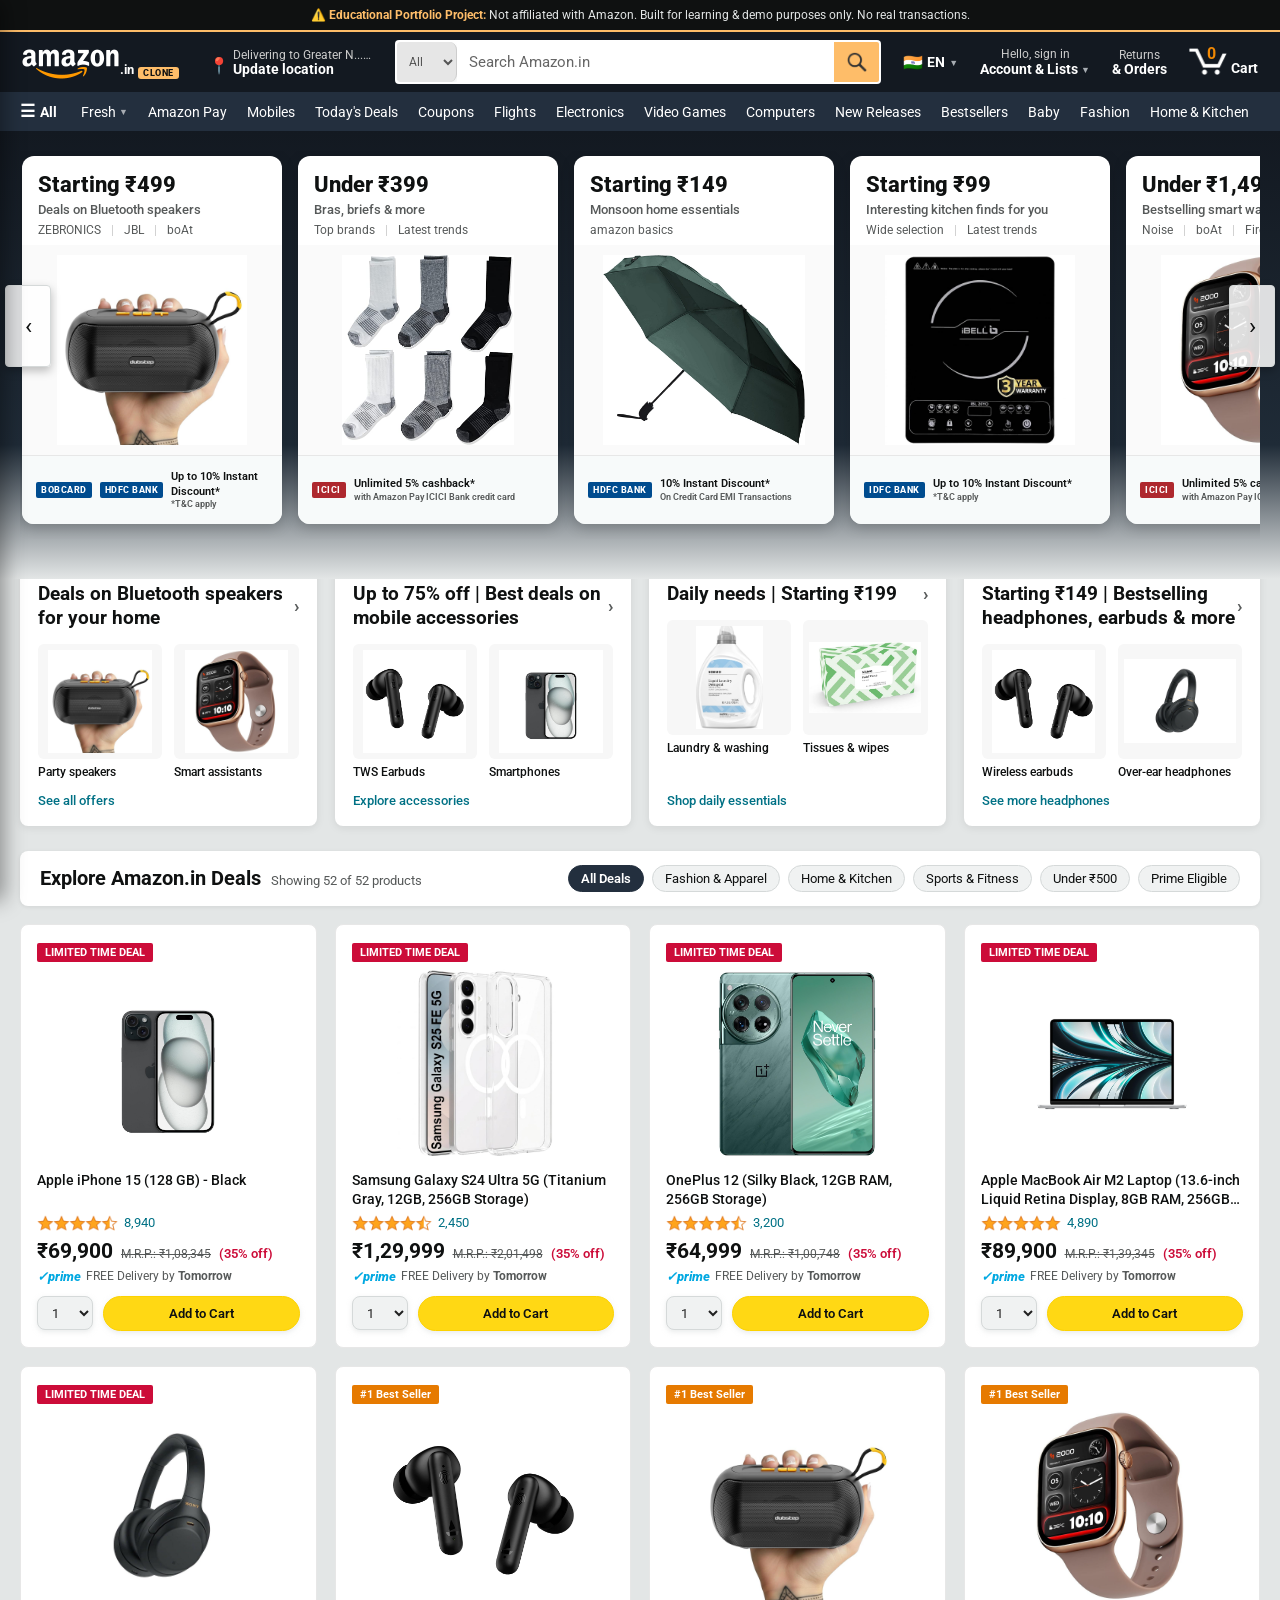
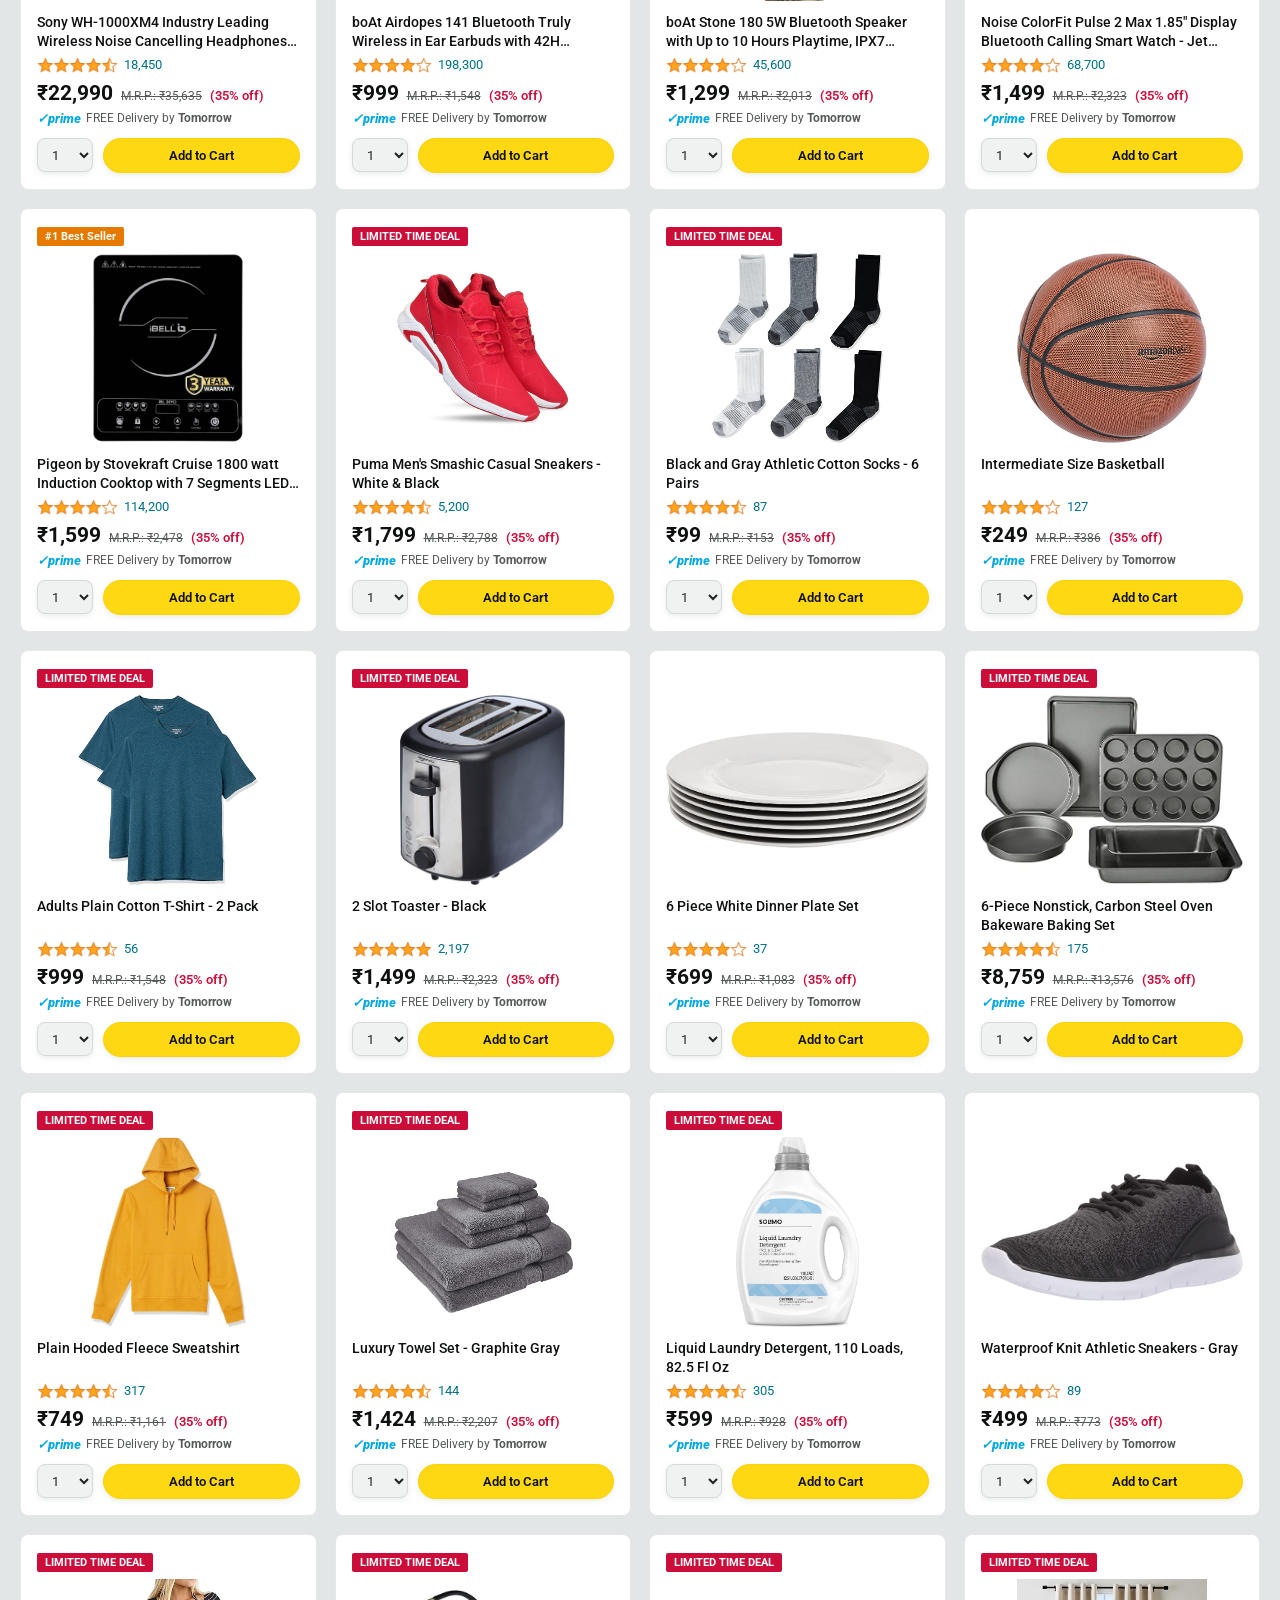
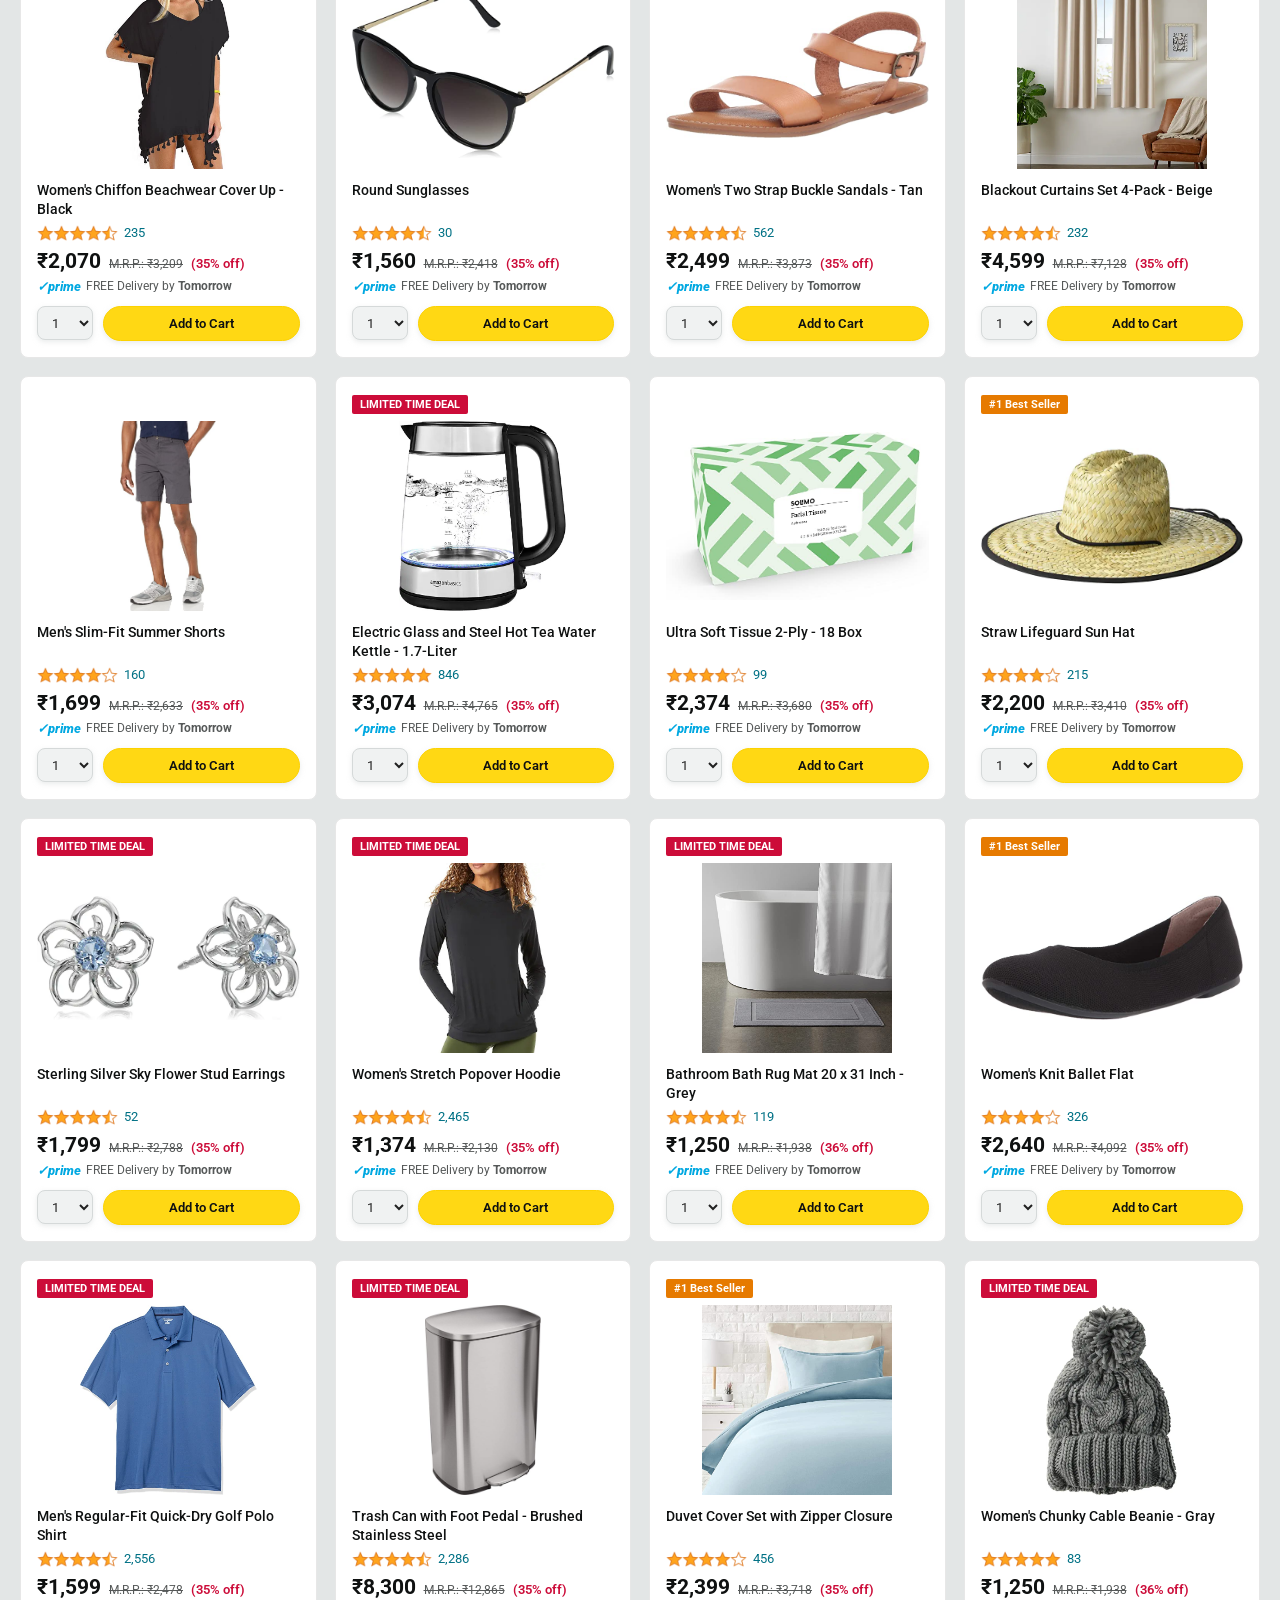
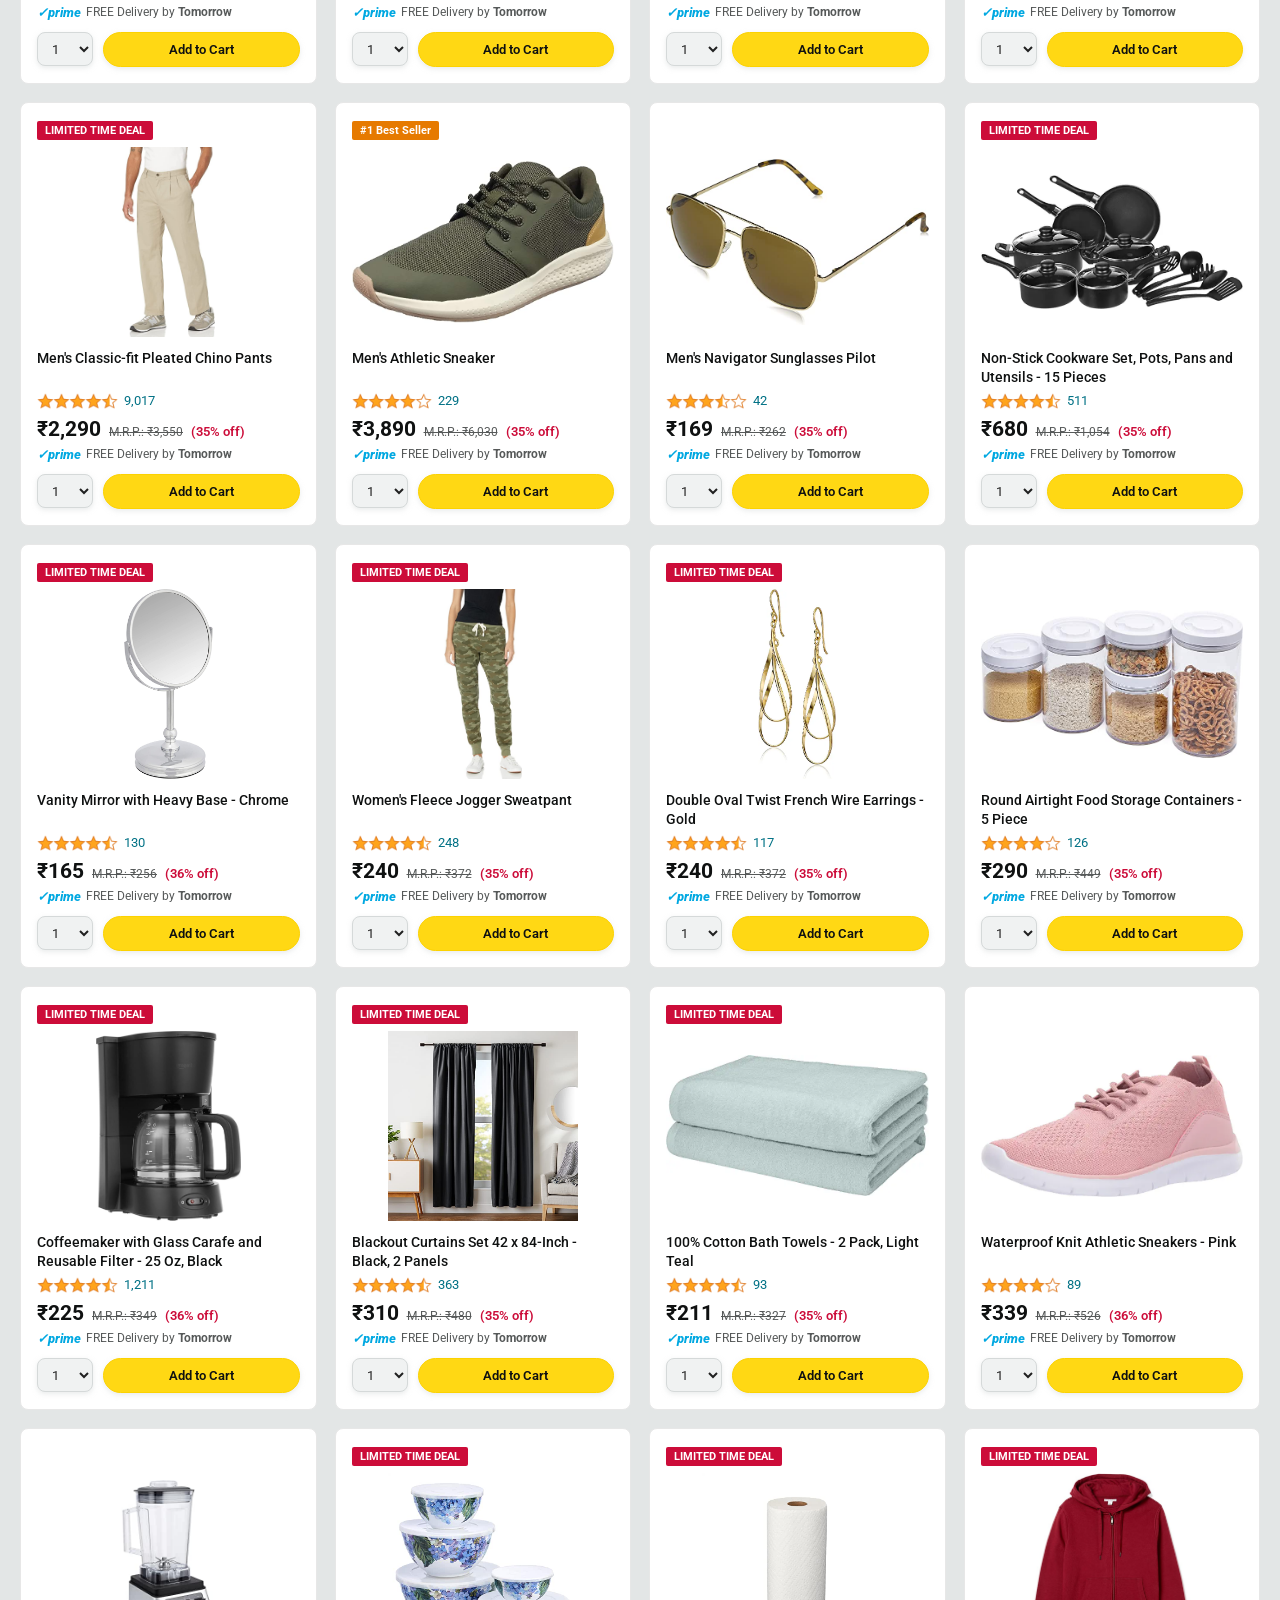
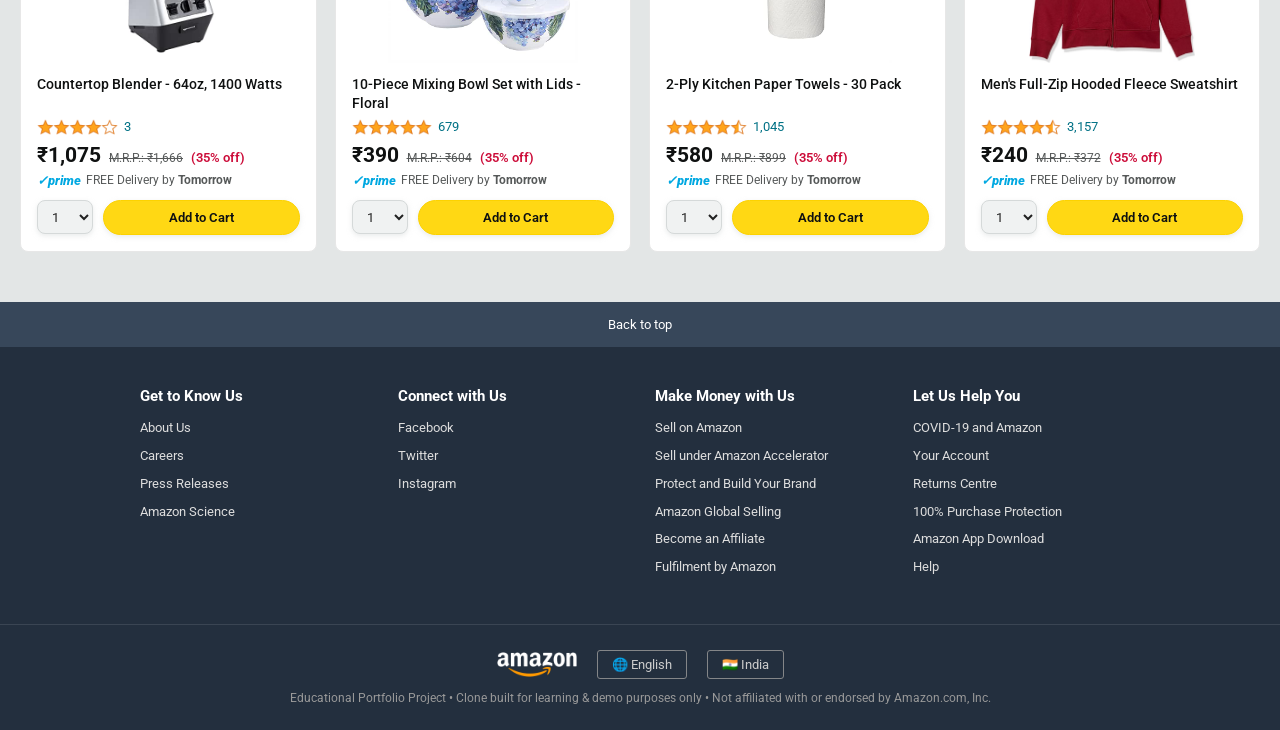
==== commit f736fead: "feat: add educational portfolio disclaimers, clone badges, and meta tags to resolve deceptive site w" ====
--- a/index.html
+++ b/index.html
@@ -2,8 +2,15 @@
 <html lang="en">
   <head>
     <meta charset="UTF-8">
-    <title>Online Shopping site in India: Shop Online for Mobiles, Books, Watches, Shoes and More - Amazon.in</title>
+    <title>Amazon Clone (Portfolio Project) - Educational E-Commerce Demo</title>
     <meta name="viewport" content="width=device-width, initial-scale=1.0">
+    <meta name="robots" content="noindex, nofollow">
+    <meta name="description" content="An educational Amazon clone portfolio project built for demonstration and learning purposes. Not affiliated with Amazon.com, Inc.">
+
+    <!-- Favicon -->
+    <link rel="icon" type="image/x-icon" href="favicon.ico">
+    <link rel="icon" type="image/png" href="favicon.png">
+    <link rel="apple-touch-icon" href="apple-touch-icon.png">
 
     <!-- Google Fonts: Roboto -->
     <link rel="preconnect" href="https://fonts.googleapis.com">
@@ -16,12 +23,18 @@
     <link rel="stylesheet" href="styles/pages/amazon.css">
   </head>
   <body>
+    <!-- Educational Portfolio Disclaimer Banner -->
+    <div class="portfolio-disclaimer-banner" role="alert">
+      <span>⚠️ <strong>Educational Portfolio Project:</strong> Not affiliated with Amazon. Built for learning &amp; demo purposes only. No real transactions.</span>
+    </div>
+
     <!-- Top Navigation Belt -->
     <header class="amazon-header">
       <div class="amazon-header-left-section">
-        <a href="index.html" class="header-link logo-container" title="Amazon India">
+        <a href="index.html" class="header-link logo-container" title="Amazon Clone Demo">
           <img class="amazon-logo" src="images/amazon-logo-white.png" alt="Amazon Logo">
           <span class="amazon-in-suffix">.in</span>
+          <span class="portfolio-clone-badge">CLONE</span>
           <img class="amazon-mobile-logo" src="images/amazon-mobile-logo-white.png" alt="Amazon Logo">
         </a>
 
@@ -564,7 +577,7 @@
           </div>
         </div>
         <div class="footer-copyright">
-          &copy; 1996–2026, Amazon.com, Inc. or its affiliates
+          Educational Portfolio Project &bull; Clone built for learning &amp; demo purposes only &bull; Not affiliated with or endorsed by Amazon.com, Inc.
         </div>
       </div>
     </footer>
--- a/styles/shared/general.css
+++ b/styles/shared/general.css
@@ -1,3 +1,7 @@
+:root {
+  --disclaimer-height: 32px;
+}
+
 body {
   font-family: Roboto, Arial;
   color: rgb(33, 33, 33);
@@ -98,4 +102,61 @@
 select:focus,
 input:focus {
   outline: 2px solid rgb(255, 153, 0);
+}
+
+/* ==========================================================================
+   Educational Portfolio Disclaimer Banner & Badge
+   ========================================================================== */
+.portfolio-disclaimer-banner {
+  position: fixed;
+  top: 0;
+  left: 0;
+  right: 0;
+  height: var(--disclaimer-height);
+  background-color: #0f1111;
+  color: #e3e6e6;
+  border-bottom: 2px solid #febd69;
+  font-size: 12px;
+  padding: 0 12px;
+  text-align: center;
+  z-index: 2000;
+  display: flex;
+  align-items: center;
+  justify-content: center;
+  box-sizing: border-box;
+  overflow: hidden;
+  text-overflow: ellipsis;
+  white-space: nowrap;
+}
+
+.portfolio-disclaimer-banner strong {
+  color: #febd69;
+}
+
+.portfolio-clone-badge {
+  display: inline-block;
+  background-color: #febd69;
+  color: #111111;
+  font-size: 9px;
+  font-weight: 800;
+  letter-spacing: 0.5px;
+  padding: 1px 5px;
+  border-radius: 3px;
+  margin-left: 5px;
+  text-transform: uppercase;
+  vertical-align: middle;
+  line-height: normal;
+}
+
+@media (max-width: 650px) {
+  :root {
+    --disclaimer-height: 38px;
+  }
+
+  .portfolio-disclaimer-banner {
+    font-size: 11px;
+    white-space: normal;
+    line-height: 1.25;
+    padding: 2px 8px;
+  }
 }
--- a/styles/shared/amazon-header.css
+++ b/styles/shared/amazon-header.css
@@ -6,7 +6,7 @@
   align-items: center;
   justify-content: space-between;
   position: fixed;
-  top: 0;
+  top: var(--disclaimer-height, 32px);
   left: 0;
   right: 0;
   height: 60px;
@@ -318,7 +318,7 @@
 /* Subnav bar */
 .amazon-subnav {
   position: fixed;
-  top: 60px;
+  top: calc(var(--disclaimer-height, 32px) + 60px);
   left: 0;
   right: 0;
   height: 39px;
--- a/styles/pages/amazon.css
+++ b/styles/pages/amazon.css
@@ -6,7 +6,7 @@
 }
 
 .main {
-  margin-top: 99px;
+  margin-top: calc(var(--disclaimer-height, 32px) + 99px);
   min-height: 100vh;
 }
 
